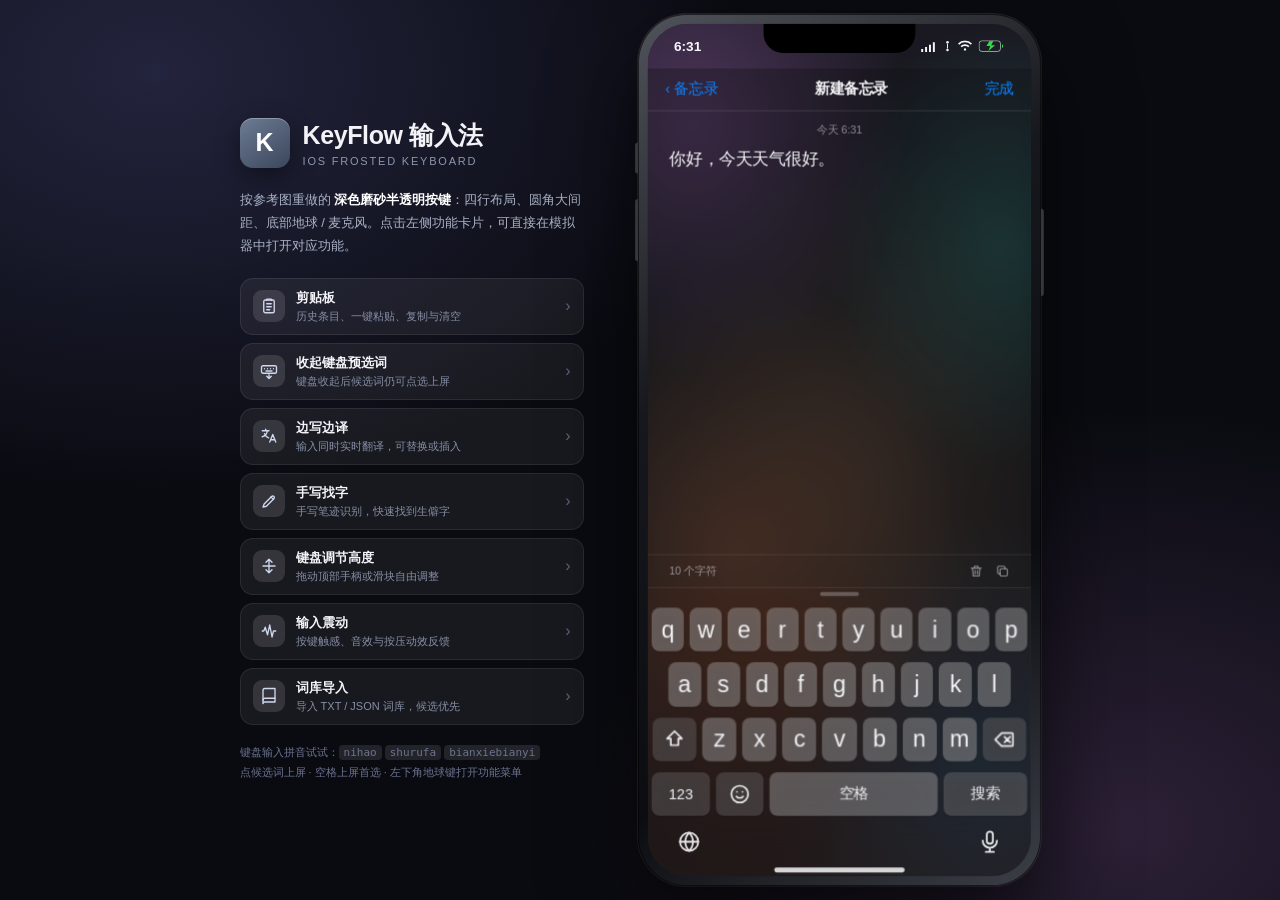
==== index.html @ 7e0cb47f "feat: KeyFlow iOS 深色磨砂键盘输入法交互原型 + GitHub Actions 云端编译 IPA" ====
<!DOCTYPE html>
<html lang="zh-CN">
<head>
<meta charset="UTF-8">
<meta name="viewport" content="width=device-width, initial-scale=1.0, maximum-scale=1.0, user-scalable=no, viewport-fit=cover">
<title>KeyFlow · iOS 磨砂键盘输入法</title>
<style>
/* ============ KeyFlow · iOS 深色磨砂键盘（按参考图按键设计重做） ============ */
* { box-sizing: border-box; -webkit-tap-highlight-color: transparent; }
html, body { height: 100%; margin: 0; }
body {
  font-family: -apple-system, BlinkMacSystemFont, "SF Pro Text", "PingFang SC", "Helvetica Neue", "Microsoft YaHei", sans-serif;
  background: radial-gradient(1000px 700px at 12% 8%, #23243d 0%, transparent 60%),
              radial-gradient(900px 700px at 88% 92%, #2c2036 0%, transparent 60%), #0a0b11;
  color: #f2f2f7; overflow: hidden;
}
.page { height: 100%; display: flex; align-items: center; justify-content: center; gap: 54px; padding: 20px; }

/* ---------- 左侧说明 ---------- */
.showcase { width: 344px; flex-shrink: 0; }
.brand { display: flex; align-items: center; gap: 13px; }
.brand-logo { width: 50px; height: 50px; border-radius: 13px; display: grid; place-items: center; font-size: 25px; font-weight: 700; color: #fff;
  background: linear-gradient(145deg, #6d7c93, #3a465c); box-shadow: 0 8px 24px rgba(0,0,0,.4), inset 0 1px 0 rgba(255,255,255,.28); }
.brand h1 { font-size: 25px; margin: 0; letter-spacing: -.4px; }
.brand p { margin: 3px 0 0; font-size: 11px; color: #8e97ad; letter-spacing: 1.8px; text-transform: uppercase; }
.tagline { margin: 20px 0 20px; font-size: 13px; line-height: 1.8; color: #aab2c6; }
.tagline b { color: #fff; font-weight: 600; }
.feat-list { display: grid; gap: 8px; }
.feat { display: flex; align-items: center; gap: 11px; padding: 10px 12px; border-radius: 13px; width: 100%; text-align: left;
  background: rgba(255,255,255,.06); border: 1px solid rgba(255,255,255,.08); color: inherit; font: inherit; cursor: pointer; transition: .18s; }
.feat:hover { background: rgba(255,255,255,.12); transform: translateX(4px); border-color: rgba(150,180,255,.32); }
.feat-ic { width: 32px; height: 32px; border-radius: 9px; flex-shrink: 0; display: grid; place-items: center; background: rgba(255,255,255,.12); color: #cfd8ee; }
.feat-ic .ic { width: 18px; height: 18px; }
.feat-tx { min-width: 0; }
.feat-tx strong { display: block; font-size: 13px; font-weight: 600; }
.feat-tx span { display: block; font-size: 11px; color: #858ea5; margin-top: 2px; white-space: nowrap; overflow: hidden; text-overflow: ellipsis; }
.feat-arrow { margin-left: auto; color: #5c647c; font-size: 16px; }
.foot-hint { margin-top: 18px; font-size: 11px; line-height: 1.8; color: #6b7390; }
.foot-hint kbd { background: rgba(255,255,255,.1); border-radius: 4px; padding: 1px 5px; }

/* ---------- 设备 ---------- */
.device-wrap { flex-shrink: 0; position: relative; }
.device { position: absolute; top: 0; left: 0; width: 414px; height: 896px; padding: 10px; border-radius: 50px;
  background: linear-gradient(145deg, #50535b, #17181d 35%, #0c0d11 70%, #3c3f47);
  box-shadow: 0 40px 90px rgba(0,0,0,.65), 0 0 0 1px rgba(255,255,255,.1), inset 0 0 0 1px rgba(0,0,0,.6); }
.device::before, .device::after { content: ""; position: absolute; left: -3px; width: 3px; border-radius: 3px 0 0 3px; background: #34373e; }
.device::before { top: 132px; height: 32px; } .device::after { top: 190px; height: 64px; }
.side-btn { position: absolute; right: -3px; width: 3px; height: 90px; top: 200px; border-radius: 0 3px 3px 0; background: #34373e; }

.screen {
  width: 100%; height: 100%; border-radius: 41px; overflow: hidden; position: relative;
  display: flex; flex-direction: column; color: var(--ink);
  --kb-bg: rgba(24,22,23,.40); --key-bg: rgba(255,255,255,.27); --key-fn: rgba(255,255,255,.15);
  --key-return: rgba(255,255,255,.17); --key-shadow: rgba(0,0,0,.34);
  --ink: #f7f7f9; --sub: rgba(235,235,245,.55); --bar: rgba(38,36,39,.78);
  --sep: rgba(255,255,255,.12); --accent: #0a84ff; --panel: rgba(255,255,255,.10);
  --card: rgba(255,255,255,.08); --app-bg: rgba(16,16,20,.34); --kb-h: 226px;
}
.screen.light {
  --kb-bg: rgba(214,216,222,.80); --key-bg: rgba(255,255,255,.95); --key-fn: rgba(172,177,188,.9);
  --key-return: rgba(182,186,195,.9); --key-shadow: rgba(0,0,0,.18);
  --ink: #1c1c1e; --sub: #7c7c82; --bar: rgba(240,240,244,.92);
  --sep: rgba(60,60,67,.16); --accent: #007aff; --panel: #fff;
  --card: #e9e9ee; --app-bg: rgba(255,255,255,.82);
}
/* 模糊渐变壁纸：让磨砂键盘有可透的底色（不复制截图上半部分内容） */
.wallpaper { position: absolute; inset: 0; z-index: 0;
  background:
    radial-gradient(85% 45% at 12% 12%, rgba(92,62,108,.78), transparent 65%),
    radial-gradient(70% 40% at 92% 26%, rgba(38,96,92,.62), transparent 65%),
    radial-gradient(90% 48% at 22% 62%, rgba(128,74,48,.60), transparent 68%),
    radial-gradient(80% 45% at 88% 88%, rgba(44,74,96,.55), transparent 68%),
    linear-gradient(165deg, #1b1822 0%, #171c20 42%, #2a1d1a 100%);
}
.wallpaper::after { content: ""; position: absolute; inset: -10%; background: radial-gradient(60% 40% at 55% 50%, rgba(150,105,70,.28), transparent 70%); filter: blur(40px); }
.notch { position: absolute; top: 0; left: 50%; transform: translateX(-50%); width: 156px; height: 30px; border-radius: 0 0 20px 20px; background: #000; z-index: 60; }

/* 状态栏 */
.statusbar { height: 46px; flex-shrink: 0; position: relative; z-index: 2; display: flex; align-items: center; justify-content: space-between; padding: 0 27px; font-size: 14px; font-weight: 600; color: var(--ink); }
.status-time { width: 60px; }
.status-icons { display: flex; align-items: center; gap: 6px; }
.status-icons svg { height: 12px; width: auto; fill: var(--ink); color: var(--ink); }
.status-icons .bat { fill: #32d74b; }

/* ---------- 文稿区 ---------- */
.appview { flex: 1; min-height: 0; position: relative; z-index: 2; display: flex; flex-direction: column; background: var(--app-bg); -webkit-backdrop-filter: blur(6px); backdrop-filter: blur(6px); color: var(--ink); }
.navbar { height: 44px; flex-shrink: 0; display: flex; align-items: center; justify-content: space-between; padding: 0 16px; border-bottom: 1px solid var(--sep); }
.nav-btn { color: var(--accent); font-size: 15px; background: none; border: 0; padding: 6px 2px; cursor: pointer; font-family: inherit; }
.nav-title { font-size: 15px; font-weight: 600; }
.doc-meta { text-align: center; font-size: 11px; color: var(--sub); padding: 12px 0 4px; }
.editor-wrap { flex: 1; min-height: 0; padding: 4px 22px 10px; display: flex; }
#editor { flex: 1; width: 100%; resize: none; border: 0; outline: none; background: transparent; color: var(--ink);
  font-family: inherit; font-size: 17px; line-height: 1.75; padding: 0; caret-color: var(--accent); }
#editor::placeholder { color: var(--sub); opacity: .8; }
.app-foot { height: 34px; flex-shrink: 0; display: flex; align-items: center; justify-content: space-between; padding: 0 22px; font-size: 11px; color: var(--sub); border-top: 1px solid var(--sep); }
.app-foot .ic { width: 15px; height: 15px; cursor: pointer; }

/* ---------- 输入法容器（磨砂玻璃） ---------- */
.ime { flex-shrink: 0; position: relative; z-index: 3; display: flex; flex-direction: column; color: var(--ink);
  background: var(--kb-bg); -webkit-backdrop-filter: blur(26px) saturate(150%); backdrop-filter: blur(26px) saturate(150%);
  border-top: 1px solid rgba(255,255,255,.07); }
.grip { height: 12px; flex-shrink: 0; display: flex; align-items: center; justify-content: center; cursor: ns-resize; touch-action: none; }
.grip-bar { width: 40px; height: 4px; border-radius: 3px; background: var(--sub); opacity: .5; }
.grip:hover .grip-bar { opacity: .9; }

/* 边写边译条 */
.translate-bar { display: none; align-items: center; gap: 8px; padding: 7px 10px; flex-shrink: 0; background: rgba(10,132,255,.14); border-bottom: 1px solid var(--sep); }
.translate-bar.on { display: flex; }
.tr-badge { font-size: 10px; font-weight: 700; color: #fff; background: var(--accent); padding: 3px 6px; border-radius: 5px; white-space: nowrap; }
.tr-text { flex: 1; min-width: 0; font-size: 12.5px; line-height: 1.35; max-height: 34px; overflow: hidden; }
.tr-acts { display: flex; gap: 5px; }
.tr-acts button { border: 0; background: rgba(255,255,255,.14); color: var(--accent); font-size: 11px; padding: 5px 7px; border-radius: 6px; cursor: pointer; font-family: inherit; }

/* 候选词栏：默认隐藏，输入拼音 / 收起键盘时出现 */
.candidate-bar { display: none; height: 44px; flex-shrink: 0; align-items: stretch; border-bottom: 1px solid var(--sep); }
.candidate-bar.on { display: flex; }
.pinyin-box { min-width: 58px; max-width: 100px; padding: 0 8px 0 12px; display: flex; align-items: center; font-size: 14px; color: #7db8ff; letter-spacing: .3px; border-right: 1px solid var(--sep); overflow: hidden; white-space: nowrap; }
.pinyin-box:empty { display: none; }
.cand-scroll { flex: 1; min-width: 0; display: flex; align-items: stretch; overflow-x: auto; overflow-y: hidden; scrollbar-width: none; }
.cand-scroll::-webkit-scrollbar { display: none; }
.cand { position: relative; flex-shrink: 0; display: flex; align-items: center; padding: 0 15px; font-size: 18px; cursor: pointer; white-space: nowrap; }
.cand::after { content: ""; position: absolute; right: 0; top: 11px; bottom: 11px; width: 1px; background: var(--sep); }
.cand:last-child::after { display: none; }
.cand:active { background: rgba(255,255,255,.12); }
.cand.first { color: #8fc0ff; font-weight: 600; }
.cand-empty { display: flex; align-items: center; padding-left: 14px; font-size: 12px; color: var(--sub); }
.cand-collapse { flex-shrink: 0; width: 42px; display: grid; place-items: center; border-left: 1px solid var(--sep); cursor: pointer; color: var(--sub); }
.cand-collapse .ic { width: 18px; height: 18px; }

.collapse-tip { display: none; height: 26px; flex-shrink: 0; align-items: center; justify-content: center; gap: 6px; font-size: 11px; color: var(--sub); }
.ime.collapsed .collapse-tip { display: flex; }
.collapse-tip button { border: 0; background: none; color: #8fc0ff; font-size: 11px; font-family: inherit; cursor: pointer; font-weight: 600; }

/* ---------- 键盘主体 ---------- */
.keyboard-body { height: var(--kb-h); flex-shrink: 0; position: relative; overflow: hidden; transition: height .22s cubic-bezier(.32,.72,0,1); }
.kview { position: absolute; inset: 0; display: none; flex-direction: column; padding: 8px 4px 4px; }
.kview.show { display: flex; }
.krow { display: flex; gap: 6px; margin: 0 0 11px; flex: 1; min-height: 0; }
.krow:last-child { margin-bottom: 0; }
.key { flex: 1; min-width: 0; border: 0; border-radius: 8px; background: var(--key-bg); color: var(--ink);
  -webkit-backdrop-filter: blur(8px); backdrop-filter: blur(8px);
  box-shadow: 0 1px 0 var(--key-shadow); font-family: inherit; font-size: 24px; font-weight: 400;
  display: grid; place-items: center; cursor: pointer; user-select: none; position: relative;
  transition: transform .06s, background .09s; }
.key:active, .key.pressed { background: rgba(255,255,255,.46); transform: scale(.955); }
.screen.light .key:active, .screen.light .key.pressed { background: #e2e4e9; }
.key.fn { background: var(--key-fn); font-size: 14px; }
.key.fn .ic { width: 23px; height: 23px; }
.key.fn:active, .key.fn.pressed { background: rgba(255,255,255,.42); }
.key.wide { flex: 1.45; }
.key.return { flex: 2; background: var(--key-return); font-size: 15px; display: flex; align-items: center; justify-content: center; gap: 5px; }
.key.return .ic { width: 15px; height: 15px; }
.key.space { flex: 4.4; font-size: 15px; }
.key.k2 { font-size: 15px; }
.key.special { font-size: 19px; }
.key .lbl { font-size: 15px; }
.key.shift-on { background: rgba(255,255,255,.75); color: #1c1c1e; }
.screen.light .key.shift-on { background: #fff; color: #1c1c1e; }
.key-row3 { padding: 0 1px; }

/* 底部地球 / 麦克风行（参考图） */
.bottom-row { height: 44px; flex-shrink: 0; display: flex; align-items: center; justify-content: space-between; padding: 0 24px; }
.bottom-row button { border: 0; background: none; color: var(--ink); opacity: .92; cursor: pointer; padding: 6px; border-radius: 8px; display: grid; place-items: center; }
.bottom-row button:active { background: rgba(255,255,255,.12); }
.bottom-row .ic { width: 25px; height: 25px; }
.bottom-row .mic-listening { color: #ff453a; animation: pulse 1s infinite; }
@keyframes pulse { 50% { opacity: .4; } }
.home-bar { height: 14px; flex-shrink: 0; display: grid; place-items: center; }
.home-bar i { width: 134px; height: 5px; border-radius: 3px; background: var(--ink); opacity: .85; }

.ime.collapsed .keyboard-body { height: 0 !important; }
.ime.collapsed .grip { display: none; }
.ime.collapsed .bottom-row { display: none; }

/* ---------- 功能菜单（由地球键唤出） ---------- */
.func-mask { position: absolute; inset: 0; z-index: 70; background: rgba(0,0,0,.38); display: none; }
.func-mask.show { display: block; }
.func-menu { position: absolute; left: 12px; right: 12px; bottom: 66px; z-index: 71; padding: 14px 12px 12px;
  border-radius: 20px; background: rgba(48,47,52,.92); -webkit-backdrop-filter: blur(30px); backdrop-filter: blur(30px);
  border: 1px solid rgba(255,255,255,.12); box-shadow: 0 20px 50px rgba(0,0,0,.5); color: #fff; display: none; }
.screen.light .func-menu { background: rgba(246,246,250,.94); color: #1c1c1e; border-color: rgba(0,0,0,.08); }
.func-menu.show { display: block; }
.func-menu h4 { margin: 0 0 12px 4px; font-size: 12px; font-weight: 600; opacity: .6; }
.func-grid { display: grid; grid-template-columns: repeat(4, 1fr); gap: 8px; }
.func-item { border: 0; background: rgba(255,255,255,.09); color: inherit; border-radius: 12px; padding: 10px 2px 8px; cursor: pointer;
  display: flex; flex-direction: column; align-items: center; gap: 6px; font-family: inherit; font-size: 10.5px; }
.screen.light .func-item { background: rgba(0,0,0,.05); }
.func-item:active { background: rgba(255,255,255,.2); }
.func-item .ic { width: 21px; height: 21px; }
.func-item.on { background: rgba(10,132,255,.3); color: #9dc9ff; }
.func-hint { margin: 11px 4px 0; font-size: 10.5px; line-height: 1.5; opacity: .55; }

/* ---------- 面板：剪贴板 / 手写 / 表情 ---------- */
.panel { position: absolute; left: 0; right: 0; top: 12px; bottom: 14px; z-index: 20; display: none; flex-direction: column; background: var(--bar); }
/* 面板模式自动加高键盘区，给手写画布 / 剪贴板列表更多空间（不改动用户设置的高度） */
.ime.panel-mode .keyboard-body { height: 292px !important; }
.panel.show { display: flex; }
.panel.panel-inline { position: relative; inset: auto; top: auto; right: auto; bottom: auto; left: auto; z-index: auto; flex: 1; min-height: 0; background: transparent; }
.panel-head { height: 36px; flex-shrink: 0; display: flex; align-items: center; justify-content: space-between; padding: 0 12px; border-bottom: 1px solid var(--sep); }
.panel-head strong { font-size: 13px; }
.panel-head .acts { display: flex; gap: 8px; }
.panel-head button { border: 0; background: none; color: var(--accent); font-size: 12px; font-family: inherit; cursor: pointer; padding: 4px; }
.panel-tabs { height: 38px; flex-shrink: 0; display: flex; align-items: center; gap: 2px; padding: 0 6px; border-bottom: 1px solid var(--sep); }
.panel-tabs button { flex: 1; min-width: 0; border: 0; background: none; color: var(--sub); font-size: 9.5px; font-family: inherit; display: flex; flex-direction: column; align-items: center; justify-content: center; gap: 2px; border-radius: 7px; padding: 3px 0; cursor: pointer; }
.panel-tabs button .ic { width: 16px; height: 16px; }
.panel-tabs button.active { color: var(--accent); background: rgba(10,132,255,.16); }
.panel-body { flex: 1; min-height: 0; overflow-y: auto; padding: 8px 10px; }

.clip-item { display: flex; align-items: flex-start; gap: 10px; padding: 10px 11px; border-radius: 10px; background: var(--panel); margin-bottom: 8px; cursor: pointer; }
.clip-item:active { background: rgba(255,255,255,.18); }
.clip-item .ic { width: 17px; height: 17px; color: var(--accent); flex-shrink: 0; margin-top: 2px; }
.clip-tx { flex: 1; min-width: 0; font-size: 13px; line-height: 1.45; word-break: break-all; }
.clip-time { font-size: 10px; color: var(--sub); margin-top: 3px; }
.clip-del { border: 0; background: none; cursor: pointer; padding: 2px; }
.clip-del .ic { width: 14px; height: 14px; color: var(--sub); }
.clip-empty { text-align: center; color: var(--sub); font-size: 12px; padding: 40px 0; }
.clip-add { display: flex; gap: 8px; margin-bottom: 10px; }
.clip-add input { flex: 1; min-width: 0; border: 1px solid var(--sep); border-radius: 8px; background: var(--panel); color: var(--ink); padding: 8px 10px; font-size: 12px; font-family: inherit; outline: none; }
.clip-add button { border: 0; background: var(--accent); color: #fff; border-radius: 8px; padding: 0 12px; font-size: 12px; font-family: inherit; cursor: pointer; }

.hw-wrap { flex: 1; min-height: 0; display: flex; flex-direction: column; padding: 8px 10px 6px; }
.hw-canvas-box { flex: 1; min-height: 0; width: 100%; max-width: 262px; align-self: center; position: relative; border-radius: 12px; background: var(--panel); overflow: hidden; border: 1px solid var(--sep); }
#hwCanvas { width: 100%; height: 100%; display: block; touch-action: none; cursor: crosshair; }
.hw-placeholder { position: absolute; inset: 0; display: grid; place-items: center; pointer-events: none; color: var(--sub); opacity: .28; font-size: 58px; font-weight: 300; }
.hw-tools { display: flex; align-items: center; gap: 6px; margin-top: 8px; flex-shrink: 0; }
.hw-btn { border: 0; background: var(--panel); color: var(--ink); border-radius: 8px; padding: 8px 10px; font-size: 12px; font-family: inherit; cursor: pointer; }
.hw-btn.primary { background: var(--accent); color: #fff; flex: 1; font-weight: 600; }
.hw-result { display: flex; gap: 6px; overflow-x: auto; padding: 8px 0 2px; flex-shrink: 0; scrollbar-width: none; min-height: 46px; }
.hw-char { flex-shrink: 0; width: 40px; height: 40px; border-radius: 8px; background: var(--panel); border: 1px solid var(--sep); font-size: 22px; display: grid; place-items: center; cursor: pointer; }
.hw-char:active { background: var(--accent); color: #fff; }
.hw-hint { font-size: 10.5px; color: var(--sub); text-align: center; padding-bottom: 2px; }
.emoji-grid { display: grid; grid-template-columns: repeat(8, 1fr); gap: 4px; }
.emoji-grid button { border: 0; background: none; font-size: 25px; padding: 5px 0; cursor: pointer; border-radius: 6px; }
.emoji-grid button:active { background: rgba(255,255,255,.14); }

/* ---------- 设置面板 ---------- */
.sheet-mask { position: absolute; inset: 0; z-index: 80; background: rgba(0,0,0,.45); display: none; }
.sheet-mask.show { display: block; }
.sheet { position: absolute; left: 0; right: 0; bottom: 0; z-index: 81; max-height: 88%; background: var(--bar);
  -webkit-backdrop-filter: blur(30px); backdrop-filter: blur(30px); border-radius: 20px 20px 0 0; color: var(--ink);
  transform: translateY(100%); transition: transform .28s cubic-bezier(.32,.72,0,1); display: flex; flex-direction: column; }
.sheet.show { transform: translateY(0); }
.sheet-head { height: 52px; flex-shrink: 0; display: flex; align-items: center; justify-content: space-between; padding: 0 18px; border-bottom: 1px solid var(--sep); }
.sheet-head strong { font-size: 16px; }
.sheet-head button { border: 0; background: rgba(10,132,255,.2); color: #8fc0ff; font-size: 13px; font-weight: 600; padding: 6px 12px; border-radius: 14px; cursor: pointer; font-family: inherit; }
.screen.light .sheet-head button { color: var(--accent); }
.sheet-scroll { overflow-y: auto; padding: 14px 14px 26px; }
.group { background: var(--panel); border-radius: 12px; margin-bottom: 16px; overflow: hidden; }
.group-title { font-size: 11px; text-transform: uppercase; color: var(--sub); padding: 0 4px 7px; letter-spacing: .4px; }
.row { display: flex; align-items: center; gap: 11px; padding: 11px 13px; border-bottom: 1px solid var(--sep); min-height: 46px; }
.row:last-child { border-bottom: 0; }
.row-ic { width: 27px; height: 27px; border-radius: 7px; display: grid; place-items: center; color: #fff; flex-shrink: 0; background: var(--accent); }
.row-ic .ic { width: 16px; height: 16px; }
.row-main { flex: 1; min-width: 0; }
.row-main strong { display: block; font-size: 13.5px; font-weight: 500; }
.row-main span { display: block; font-size: 11px; color: var(--sub); margin-top: 2px; line-height: 1.4; }
.switch { width: 49px; height: 29px; border-radius: 20px; background: rgba(120,120,128,.4); border: 0; padding: 2px; cursor: pointer; flex-shrink: 0; transition: background .2s; }
.switch i { display: block; width: 25px; height: 25px; border-radius: 50%; background: #fff; box-shadow: 0 1px 3px rgba(0,0,0,.25); transition: transform .2s; }
.switch.on { background: #34c759; } .switch.on i { transform: translateX(20px); }
.range-row { padding: 8px 13px 14px; }
.range-label { display: flex; justify-content: space-between; font-size: 12px; color: var(--sub); margin-bottom: 8px; }
input[type=range] { width: 100%; accent-color: var(--accent); }
.seg { display: flex; background: rgba(120,120,128,.2); border-radius: 8px; padding: 2px; }
.seg button { flex: 1; border: 0; background: none; color: var(--ink); font-size: 11.5px; padding: 6px 4px; border-radius: 6px; cursor: pointer; font-family: inherit; }
.seg button.on { background: var(--panel); box-shadow: 0 1px 3px rgba(0,0,0,.16); font-weight: 600; }
.stat-grid { display: grid; grid-template-columns: repeat(3,1fr); gap: 8px; padding: 10px 13px 13px; }
.stat { background: var(--card); border-radius: 9px; padding: 9px 6px; text-align: center; }
.stat b { display: block; font-size: 17px; color: #8fc0ff; } .stat span { font-size: 10px; color: var(--sub); }
.screen.light .stat b { color: var(--accent); }
.wb-area { width: 100%; height: 62px; border: 1px solid var(--sep); border-radius: 8px; background: var(--panel); color: var(--ink); padding: 8px; font-size: 11px; font-family: inherit; resize: none; outline: none; }
.wb-btns { display: flex; gap: 8px; margin-top: 8px; flex-wrap: wrap; }
.wb-btns button, .file-label { border: 0; background: var(--accent); color: #fff; font-size: 12px; padding: 8px 12px; border-radius: 8px; cursor: pointer; font-family: inherit; display: inline-flex; align-items: center; gap: 5px; }
.wb-btns button.ghost { background: rgba(120,120,128,.24); color: var(--ink); }
.file-label .ic { width: 14px; height: 14px; }
.wb-preview { font-size: 11px; color: var(--sub); line-height: 1.6; margin-top: 8px; word-break: break-all; }
#wbFile { display: none; }

.toast { position: absolute; left: 50%; bottom: 25%; transform: translate(-50%, 10px); z-index: 120; background: rgba(28,28,30,.92); color: #fff;
  font-size: 12.5px; padding: 10px 16px; border-radius: 20px; opacity: 0; pointer-events: none; transition: .25s; white-space: nowrap; max-width: 86%; overflow: hidden; text-overflow: ellipsis; }
.toast.show { opacity: 1; transform: translate(-50%, 0); }

.ic { width: 20px; height: 20px; fill: none; stroke: currentColor; stroke-width: 1.8; stroke-linecap: round; stroke-linejoin: round; }
.hidden { display: none !important; }
@media (max-width: 1120px) { .showcase { display: none; } .page { gap: 0; } }

/* ---------- 真机 App 沉浸模式（由 iOS 壳注入 window.KeyFlowNative 开启） ---------- */
body.native .page { padding: 0; gap: 0; }
body.native .showcase { display: none; }
body.native .device-wrap { width: 100vw !important; height: 100vh !important; }
body.native .device { position: relative !important; top: auto !important; left: auto !important;
  width: 100% !important; height: 100% !important; padding: 0 !important; border-radius: 0 !important;
  box-shadow: none !important; background: transparent !important; transform: none !important; }
body.native .device::before, body.native .device::after, body.native .side-btn { display: none; }
body.native .screen { border-radius: 0 !important; }
body.native .notch, body.native .statusbar, body.native .home-bar { display: none; }
body.native .appview { padding-top: env(safe-area-inset-top); }
body.native .ime { padding-bottom: env(safe-area-inset-bottom); }
body.native .wallpaper { border-radius: 0; }

</style>
</head>
<body>

<svg width="0" height="0" style="position:absolute" aria-hidden="true"><defs>
  <symbol id="ic-clipboard" viewBox="0 0 24 24"><rect x="5" y="4" width="14" height="17" rx="2"/><path d="M9 4.5V3h6v1.5M9 9h6M9 13h6M9 17h4"/></symbol>
  <symbol id="ic-pen" viewBox="0 0 24 24"><path d="M4 20l4.5-1 10-10a2.1 2.1 0 0 0-3-3l-10 10L4 20z"/><path d="M14.5 6.5l3 3"/></symbol>
  <symbol id="ic-translate" viewBox="0 0 24 24"><path d="M3 5h9M7.5 3v2M9.5 5c0 4-2.5 7-6.5 8M6 9c1 2.5 3 4.5 5.5 5.5"/><path d="M13 20l4-10 4 10M14.4 17h5.2"/></symbol>
  <symbol id="ic-settings" viewBox="0 0 24 24"><path d="M4 7h9M17 7h3M4 17h3M11 17h9"/><circle cx="15" cy="7" r="2"/><circle cx="9" cy="17" r="2"/></symbol>
  <symbol id="ic-keyboard" viewBox="0 0 24 24"><rect x="2" y="6" width="20" height="12" rx="2"/><path d="M6 10h.01M10 10h.01M14 10h.01M18 10h.01M6 14h.01M18 14h.01M9 14h6"/></symbol>
  <symbol id="ic-keyboard-down" viewBox="0 0 24 24"><rect x="2" y="5" width="20" height="10" rx="2"/><path d="M6 9h.01M10 9h.01M14 9h.01M18 9h.01M8 12h8M12 17v4M9 19l3 3 3-3"/></symbol>
  <symbol id="ic-globe" viewBox="0 0 24 24"><circle cx="12" cy="12" r="9"/><path d="M3 12h18M12 3c2.5 2.6 3.8 5.6 3.8 9S14.5 18.4 12 21c-2.5-2.6-3.8-5.6-3.8-9S9.5 5.6 12 3z"/></symbol>
  <symbol id="ic-delete" viewBox="0 0 24 24"><path d="M9 5h11a1 1 0 0 1 1 1v12a1 1 0 0 1-1 1H9L2 12l7-7z"/><path d="M12 9l6 6M18 9l-6 6"/></symbol>
  <symbol id="ic-shift" viewBox="0 0 24 24"><path d="M12 3l8 8h-4v7H8v-7H4l8-8z"/></symbol>
  <symbol id="ic-emoji" viewBox="0 0 24 24"><circle cx="12" cy="12" r="9"/><path d="M8.5 14.5a4.5 4.5 0 0 0 7 0"/><path d="M9 9.5h.01M15 9.5h.01"/></symbol>
  <symbol id="ic-book" viewBox="0 0 24 24"><path d="M4 4.5A2.5 2.5 0 0 1 6.5 2H20v18H6.5A2.5 2.5 0 0 0 4 22V4.5z"/><path d="M4 17.5A2.5 2.5 0 0 1 6.5 15H20"/></symbol>
  <symbol id="ic-wave" viewBox="0 0 24 24"><path d="M3 12h2l2-5 3 10 3-13 3 16 2-8h3"/></symbol>
  <symbol id="ic-height" viewBox="0 0 24 24"><path d="M12 3v18M8 7l4-4 4 4M8 17l4 4 4-4"/><path d="M4 12h16"/></symbol>
  <symbol id="ic-import" viewBox="0 0 24 24"><path d="M12 3v11M8 10l4 4 4-4M4 17v3h16v-3"/></symbol>
  <symbol id="ic-trash" viewBox="0 0 24 24"><path d="M4 7h16M9 7V4h6v3M6 7l1 13h10l1-13M10 11v6M14 11v6"/></symbol>
  <symbol id="ic-copy" viewBox="0 0 24 24"><rect x="8" y="8" width="12" height="12" rx="2"/><path d="M16 8V6a2 2 0 0 0-2-2H6a2 2 0 0 0-2 2v8a2 2 0 0 0 2 2h2"/></symbol>
  <symbol id="ic-close" viewBox="0 0 24 24"><path d="M6 6l12 12M18 6L6 18"/></symbol>
  <symbol id="ic-moon" viewBox="0 0 24 24"><path d="M20 14.5A8.5 8.5 0 0 1 9.5 4a8.5 8.5 0 1 0 10.5 10.5z"/></symbol>
  <symbol id="ic-spark" viewBox="0 0 24 24"><path d="M12 3l1.7 5.3L19 10l-5.3 1.7L12 17l-1.7-5.3L5 10l5.3-1.7L12 3z"/></symbol>
  <symbol id="ic-return" viewBox="0 0 24 24"><path d="M20 5v7a4 4 0 0 1-4 4H5"/><path d="M9 12l-4 4 4 4"/></symbol>
  <symbol id="ic-chevron-down" viewBox="0 0 24 24"><path d="M6 9l6 6 6-6"/></symbol>
  <symbol id="ic-info" viewBox="0 0 24 24"><circle cx="12" cy="12" r="9"/><path d="M12 11v6M12 7.5h.01"/></symbol>
  <symbol id="ic-mic" viewBox="0 0 24 24"><rect x="9" y="2" width="6" height="12" rx="3"/><path d="M5 11a7 7 0 0 0 14 0M12 18v4M8 22h8"/></symbol>
  <symbol id="ic-lang" viewBox="0 0 24 24"><path d="M3 6h10M8 3v3M10 6c0 4-3 7-7 8M6 10c1 2 3 4 5 5"/><path d="M13 20l4-10 4 10M14.5 17h5"/></symbol>
</defs></svg>

<div class="page">
  <aside class="showcase">
    <div class="brand"><div class="brand-logo">K</div><div><h1>KeyFlow 输入法</h1><p>iOS Frosted Keyboard</p></div></div>
    <div class="tagline">按参考图重做的 <b>深色磨砂半透明按键</b>：四行布局、圆角大间距、底部地球 / 麦克风。点击左侧功能卡片，可直接在模拟器中打开对应功能。</div>
    <div class="feat-list" id="featList">
      <button class="feat" data-act="clipboard"><span class="feat-ic"><svg class="ic"><use href="#ic-clipboard"/></svg></span><span class="feat-tx"><strong>剪贴板</strong><span>历史条目、一键粘贴、复制与清空</span></span><span class="feat-arrow">›</span></button>
      <button class="feat" data-act="collapse"><span class="feat-ic"><svg class="ic"><use href="#ic-keyboard-down"/></svg></span><span class="feat-tx"><strong>收起键盘预选词</strong><span>键盘收起后候选词仍可点选上屏</span></span><span class="feat-arrow">›</span></button>
      <button class="feat" data-act="translate"><span class="feat-ic"><svg class="ic"><use href="#ic-translate"/></svg></span><span class="feat-tx"><strong>边写边译</strong><span>输入同时实时翻译，可替换或插入</span></span><span class="feat-arrow">›</span></button>
      <button class="feat" data-act="handwrite"><span class="feat-ic"><svg class="ic"><use href="#ic-pen"/></svg></span><span class="feat-tx"><strong>手写找字</strong><span>手写笔迹识别，快速找到生僻字</span></span><span class="feat-arrow">›</span></button>
      <button class="feat" data-act="height"><span class="feat-ic"><svg class="ic"><use href="#ic-height"/></svg></span><span class="feat-tx"><strong>键盘调节高度</strong><span>拖动顶部手柄或滑块自由调整</span></span><span class="feat-arrow">›</span></button>
      <button class="feat" data-act="haptic"><span class="feat-ic"><svg class="ic"><use href="#ic-wave"/></svg></span><span class="feat-tx"><strong>输入震动</strong><span>按键触感、音效与按压动效反馈</span></span><span class="feat-arrow">›</span></button>
      <button class="feat" data-act="wordbook"><span class="feat-ic"><svg class="ic"><use href="#ic-book"/></svg></span><span class="feat-tx"><strong>词库导入</strong><span>导入 TXT / JSON 词库，候选优先</span></span><span class="feat-arrow">›</span></button>
    </div>
    <div class="foot-hint">键盘输入拼音试试：<kbd>nihao</kbd> <kbd>shurufa</kbd> <kbd>bianxiebianyi</kbd><br>点候选词上屏 · 空格上屏首选 · 左下角地球键打开功能菜单</div>
  </aside>

  <div class="device-wrap" id="deviceWrap">
    <div class="device"><span class="side-btn"></span>
      <div class="screen" id="screen">
        <div class="wallpaper"></div>
        <div class="notch"></div>

        <div class="statusbar">
          <span class="status-time" id="clock">9:41</span>
          <span class="status-icons">
            <svg viewBox="0 0 18 12"><path d="M1 9h2v3H1zM5 7h2v5H5zM9 4.5h2v7.5H9zM13 2h2v10h-2z"/></svg>
            <svg viewBox="0 0 8 12"><circle cx="4" cy="2" r="1.3"/><circle cx="4" cy="10" r="1.3"/><path d="M4 3.5v5" stroke="currentColor" stroke-width="1" fill="none"/></svg>
            <svg viewBox="0 0 16 12"><path d="M8 10.6a1.2 1.2 0 1 0 0-2.4 1.2 1.2 0 0 0 0 2.4zM4.6 7.2a4.8 4.8 0 0 1 6.8 0l1.2-1.3a6.6 6.6 0 0 0-9.2 0zM2 4.5a8.6 8.6 0 0 1 12 0l1.2-1.3a10.4 10.4 0 0 0-14.4 0z"/></svg>
            <svg class="bat" viewBox="0 0 27 12"><path d="M11 1L8 6h4l-2 5 7-6h-4l2-4z"/><rect x=".5" y=".5" width="22" height="11" rx="3" fill="none" stroke="currentColor" opacity=".6"/><path d="M24 4v4a2.2 2.2 0 0 0 0-4z"/></svg>
          </span>
        </div>

        <div class="appview">
          <div class="navbar"><button class="nav-btn" id="navBack">‹ 备忘录</button><span class="nav-title">新建备忘录</span><button class="nav-btn" id="navDone">完成</button></div>
          <div class="doc-meta" id="docMeta">今天 00:00</div>
          <div class="editor-wrap"><textarea id="editor" spellcheck="false" placeholder="轻触此处开始输入…"></textarea></div>
          <div class="app-foot"><span id="charCount">0 个字符</span><span style="display:flex;align-items:center;gap:12px">
            <svg class="ic" id="footClear" title="清空文本"><use href="#ic-trash"/></svg>
            <svg class="ic" id="footCopy" title="复制全文"><use href="#ic-copy"/></svg></span></div>
        </div>

        <!-- ========== 输入法 ========== -->
        <div class="ime" id="ime">
          <div class="grip" id="grip" title="上下拖动调节键盘高度"><span class="grip-bar"></span></div>

          <div class="translate-bar" id="translateBar">
            <span class="tr-badge" id="trBadge">中→英</span>
            <span class="tr-text" id="trText">开始输入，译文将实时显示在这里…</span>
            <span class="tr-acts"><button id="trReplace">替换</button><button id="trInsert">插入</button></span>
          </div>

          <div class="candidate-bar" id="candidateBar">
            <div class="pinyin-box" id="pinyinBox"></div>
            <div class="cand-scroll" id="candScroll"></div>
            <div class="cand-collapse" id="btnCollapse" title="收起键盘（保留预选词）"><svg class="ic"><use href="#ic-chevron-down"/></svg></div>
          </div>

          <div class="collapse-tip">键盘已收起 · 预选词仍可点选 <button id="btnExpand">展开键盘</button></div>

          <div class="keyboard-body" id="keyboardBody">
            <div class="kview show" id="viewKeys"></div>
            <div class="kview" id="viewEmoji">
              <div class="panel panel-inline show">
                <div class="panel-head"><strong>表情与符号</strong><div class="acts"><button data-view="keys">返回键盘</button></div></div>
                <div class="panel-body"><div class="emoji-grid" id="emojiGrid"></div></div>
              </div>
            </div>
          </div>

          <div class="panel" id="panelClipboard">
            <div class="panel-head"><strong>剪贴板历史</strong><div class="acts"><button id="clipClear">清空</button><button data-view="keys">完成</button></div></div>
            <div class="panel-tabs">
              <button data-view="keys"><svg class="ic"><use href="#ic-keyboard"/></svg>键盘</button>
              <button data-view="clipboard"><svg class="ic"><use href="#ic-clipboard"/></svg>剪贴板</button>
              <button data-view="handwrite"><svg class="ic"><use href="#ic-pen"/></svg>手写</button>
              <button data-view="emoji"><svg class="ic"><use href="#ic-emoji"/></svg>表情</button>
              <button data-open="wordbook"><svg class="ic"><use href="#ic-book"/></svg>词库</button>
              <button data-open="settings"><svg class="ic"><use href="#ic-settings"/></svg>设置</button>
            </div>
            <div class="panel-body">
              <div class="clip-add"><input id="clipInput" placeholder="添加一条剪贴板内容…"><button id="clipAdd">添加</button></div>
              <div id="clipList"></div>
            </div>
          </div>

          <div class="panel" id="panelHandwrite">
            <div class="panel-head"><strong>手写找字</strong><div class="acts"><button data-view="keys">返回键盘</button></div></div>
            <div class="panel-tabs">
              <button data-view="keys"><svg class="ic"><use href="#ic-keyboard"/></svg>键盘</button>
              <button data-view="clipboard"><svg class="ic"><use href="#ic-clipboard"/></svg>剪贴板</button>
              <button data-view="handwrite"><svg class="ic"><use href="#ic-pen"/></svg>手写</button>
              <button data-view="emoji"><svg class="ic"><use href="#ic-emoji"/></svg>表情</button>
              <button data-open="wordbook"><svg class="ic"><use href="#ic-book"/></svg>词库</button>
              <button data-open="settings"><svg class="ic"><use href="#ic-settings"/></svg>设置</button>
            </div>
            <div class="hw-wrap">
              <div class="hw-canvas-box"><canvas id="hwCanvas"></canvas><div class="hw-placeholder" id="hwPlaceholder">写</div></div>
              <div class="hw-result" id="hwResult"></div>
              <div class="hw-hint" id="hwHint">在上方区域手写汉字，点「识别」查找候选字</div>
              <div class="hw-tools">
                <button class="hw-btn" id="hwUndo">撤销</button><button class="hw-btn" id="hwClear">清空</button>
                <button class="hw-btn primary" id="hwRecognize">识别</button>
              </div>
            </div>
          </div>

          <!-- 底部地球 / 麦克风（参考图） -->
          <div class="bottom-row">
            <button id="btnGlobe" title="功能菜单 / 切换键盘"><svg class="ic"><use href="#ic-globe"/></svg></button>
            <button id="btnMic" title="语音输入（演示）"><svg class="ic"><use href="#ic-mic"/></svg></button>
          </div>
          <div class="home-bar"><i></i></div>
        </div>

        <!-- 功能菜单 -->
        <div class="func-mask" id="funcMask"></div>
        <div class="func-menu" id="funcMenu">
          <h4>KeyFlow · 键盘功能</h4>
          <div class="func-grid">
            <button class="func-item" id="fmLang"><svg class="ic"><use href="#ic-lang"/></svg><span>中 / 英</span></button>
            <button class="func-item" data-view="clipboard"><svg class="ic"><use href="#ic-clipboard"/></svg><span>剪贴板</span></button>
            <button class="func-item" data-view="handwrite"><svg class="ic"><use href="#ic-pen"/></svg><span>手写找字</span></button>
            <button class="func-item" id="fmTranslate"><svg class="ic"><use href="#ic-translate"/></svg><span>边写边译</span></button>
            <button class="func-item" data-view="emoji"><svg class="ic"><use href="#ic-emoji"/></svg><span>表情</span></button>
            <button class="func-item" data-open="wordbook"><svg class="ic"><use href="#ic-book"/></svg><span>词库</span></button>
            <button class="func-item" data-open="settings"><svg class="ic"><use href="#ic-settings"/></svg><span>设置</span></button>
            <button class="func-item" id="fmCollapse"><svg class="ic"><use href="#ic-keyboard-down"/></svg><span>收起键盘</span></button>
          </div>
          <div class="func-hint">按参考图按键配色绘制 · 拖动键盘顶部横条可调高度</div>
        </div>

        <!-- 设置面板 -->
        <div class="sheet-mask" id="sheetMask"></div>
        <div class="sheet" id="sheet">
          <div class="sheet-head"><strong>输入法设置</strong><button id="sheetDone">完成</button></div>
          <div class="sheet-scroll">
            <div class="group-title">键盘与输入</div>
            <div class="group">
              <div class="row"><span class="row-ic" style="background:#ff9500"><svg class="ic"><use href="#ic-height"/></svg></span>
                <div class="row-main"><strong>键盘高度</strong><span>也可直接拖动键盘顶部的小横条</span></div></div>
              <div class="range-row"><div class="range-label"><span>紧凑</span><span id="heightVal">226 px</span><span>舒展</span></div>
                <input type="range" id="heightRange" min="180" max="320" step="2" value="226"></div>
              <div class="row"><span class="row-ic" style="background:#ff3b30"><svg class="ic"><use href="#ic-wave"/></svg></span>
                <div class="row-main"><strong>输入震动</strong><span>按键触感（不支持的设备以音效 / 动效模拟）</span></div>
                <button class="switch" id="swHaptic"><i></i></button></div>
              <div class="row"><span class="row-ic" style="background:#5856d6"><svg class="ic"><use href="#ic-spark"/></svg></span>
                <div class="row-main"><strong>按键音效</strong><span>轻微「嗒」声，跟随系统输入法习惯</span></div>
                <button class="switch" id="swSound"><i></i></button></div>
              <div class="row"><span class="row-ic" style="background:#8e8e93"><svg class="ic"><use href="#ic-moon"/></svg></span>
                <div class="row-main"><strong>浅色外观</strong><span>关闭即使用参考图的深色磨砂按键配色</span></div>
                <button class="switch" id="swLight"><i></i></button></div>
            </div>

            <div class="group-title">智能功能</div>
            <div class="group">
              <div class="row"><span class="row-ic" style="background:#007aff"><svg class="ic"><use href="#ic-translate"/></svg></span>
                <div class="row-main"><strong>边写边译</strong><span>输入时实时翻译，可替换原文或插入译文</span></div>
                <button class="switch" id="swTranslate"><i></i></button></div>
              <div class="row"><div class="row-main"><strong>翻译方向</strong></div>
                <div class="seg" id="segDirection" style="width:190px">
                  <button class="on" data-dir="zh2en">中 → 英</button><button data-dir="en2zh">英 → 中</button><button data-dir="auto">自动</button></div></div>
              <div class="row"><span class="row-ic" style="background:#34c759"><svg class="ic"><use href="#ic-keyboard-down"/></svg></span>
                <div class="row-main"><strong>收起键盘后保留预选词</strong><span>键盘隐藏时候选栏仍可点选上屏</span></div>
                <button class="switch on" id="swCollapseCand"><i></i></button></div>
            </div>

            <div class="group-title">词库管理</div>
            <div class="group">
              <div class="row"><span class="row-ic" style="background:#af52de"><svg class="ic"><use href="#ic-book"/></svg></span>
                <div class="row-main"><strong>用户词库</strong><span>导入的词条将在拼音候选中最优先显示</span></div></div>
              <div class="stat-grid">
                <div class="stat"><b id="statBuiltin">0</b><span>内置词条</span></div>
                <div class="stat"><b id="statUser">0</b><span>导入词条</span></div>
                <div class="stat"><b id="statClip">0</b><span>剪贴板</span></div>
              </div>
              <div class="row" style="display:block">
                <textarea class="wb-area" id="wbArea" placeholder="粘贴词条，每行一条；支持「词语」或「词语 拼音 词频」格式，例如：&#10;边写边译 bianxiebianyi 99&#10;手写找字 shouxiezhaozi 88"></textarea>
                <div class="wb-btns">
                  <label class="file-label" for="wbFile"><svg class="ic"><use href="#ic-import"/></svg>选择文件</label>
                  <input type="file" id="wbFile" accept=".txt,.json,.csv">
                  <button id="wbImport">导入词条</button><button class="ghost" id="wbExport">导出</button><button class="ghost" id="wbClear">清空</button>
                </div>
                <div class="wb-preview" id="wbPreview">尚未导入词库</div>
              </div>
            </div>

            <div class="group-title">关于</div>
            <div class="group">
              <div class="row"><span class="row-ic" style="background:#30b0c7"><svg class="ic"><use href="#ic-info"/></svg></span>
                <div class="row-main"><strong>KeyFlow · iOS 磨砂键盘交互原型</strong><span>按键设计参照 iOS 深色键盘；拼音、翻译与手写识别均为本地演示引擎，无需联网。</span></div></div>
            </div>
          </div>
        </div>

        <div class="toast" id="toast"></div>
      </div>
    </div>
  </div>
</div>

<script>
/* ============ KeyFlow 本地引擎数据 ============ */
window.KF_DATA = (function () {

  /* 合法拼音音节表（用于字母串切分） */
  const SYLLABLE_RAW = `a ai an ang ao ba bai ban bang bao bei ben beng bi bian biao bie bin bing bo bu
  ca cai can cang cao ce cen ceng cha chai chan chang chao che chen cheng chi chong chou chu chua chuai chuan chuang chui chun chuo ci cong cou cu cuan cui cun cuo
  da dai dan dang dao de dei den deng di dia dian diao die ding dong dou du duan dui dun duo
  e ei en eng er fa fan fang fei fen feng fo fou fu
  ga gai gan gang gao ge gei gen geng gong gou gu gua guai guan guang gui gun guo
  ha hai han hang hao he hei hen heng hong hou hu hua huai huan huang hui hun huo
  ji jia jian jiang jiao jie jin jing jiong jiu ju juan jue jun
  ka kai kan kang kao ke ken keng kong kou ku kua kuai kuan kuang kui kun kuo
  la lai lan lang lao le lei leng li lia lian liang liao lie lin ling liu long lou lu luan lun luo lv lue
  ma mai man mang mao me mei men meng mi mian miao mie min ming miu mo mou mu
  na nai nan nang nao ne nei nen neng ni nian niang niao nie nin ning niu nong nou nu nuan nuo nv nve
  o ou pa pai pan pang pao pei pen peng pi pian piao pie pin ping po pou pu
  qi qia qian qiang qiao qie qin qing qiong qiu qu quan que qun
  ran rang rao re ren reng ri rong rou ru rua ruan rui run ruo
  sa sai san sang sao se sen seng sha shai shan shang shao she shei shen sheng shi shou shu shua shuai shuan shuang shui shun shuo si song sou su suan sui sun suo
  ta tai tan tang tao te teng ti tian tiao tie ting tong tou tu tuan tui tun tuo
  wa wai wan wang wei wen weng wo wu
  xi xia xian xiang xiao xie xin xing xiong xiu xu xuan xue xun
  ya yan yang yao ye yi yin ying yo yong you yu yuan yue yun
  za zai zan zang zao ze zei zen zeng zha zhai zhan zhang zhao zhe zhei zhen zheng zhi zhong zhou zhu zhua zhuai zhuan zhuang zhui zhun zhuo zi zong zou zu zuan zui zun zuo`;
  const SYLLABLES = new Set(SYLLABLE_RAW.split(/\s+/).filter(Boolean));

  /* 拼音 → 候选词/字（每行：拼音 候选1 候选2 …） */
  const DICT_RAW = `
a 啊 阿 呵 吖 腌
ai 爱 矮 挨 唉 艾 碍 癌 哀
an 安 按 案 暗 岸 俺 鞍
ba 吧 把 八 爸 巴 拔 罢 霸 坝
bai 白 百 摆 败 拜 柏 佰
ban 板 版 办 半 般 班 搬 伴 颁 瓣
bang 帮 棒 榜 邦 膀 绑
bao 包 报 保 抱 宝 饱 爆 薄 豹
bei 被 北 备 倍 杯 背 悲 贝 辈
ben 本 笨 奔 份
bi 比 笔 必 避 闭 壁 币 碧 毕 逼
bian 边 变 便 遍 编 辩 鞭 扁 贬 辨
biao 表 标 彪 镖 婊
bie 别 憋 鳖 蹩
bin 宾 滨 彬 斌 鬓
bing 并 病 冰 饼 兵 丙 柄 秉
bo 波 播 博 拨 伯 薄 泊 脖 玻
bu 不 部 步 布 补 捕 怖 簿
cai 才 菜 采 财 材 彩 裁 猜
can 参 餐 残 惨 灿 蚕
ce 测 策 册 侧 厕
cen 参
ceng 层 曾 蹭
cha 查 茶 差 察 插 叉 诧
chai 拆 柴 豺
chan 产 谈 禅 缠 铲 阐
chang 长 常 场 唱 厂 尝 畅 偿 肠
chao 超 朝 潮 吵 炒 抄 巢
che 车 彻 撤 扯 澈
chen 陈 沉 晨 臣 尘 衬 趁
cheng 成 城 程 称 承 乘 诚 惩 澄
chi 吃 迟 持 池 尺 赤 翅 斥 弛
chu 出 处 初 除 触 楚 储 厨 础
chuan 传 船 穿 川 串 喘
chuang 窗 床 创 闯 疮
chui 吹 垂 锤 炊 捶
chun 春 纯 唇 蠢 醇
ci 词 次 此 刺 磁 辞 瓷 慈 赐
cong 从 丛 聪 葱 囱
cu 粗 促 醋 簇 卒
cun 村 存 寸 措
cuo 错 措 挫 搓 锉
da 大 打 达 答 搭 哒
dai 带 代 待 戴 袋 呆 贷 逮
dan 但 单 淡 蛋 担 丹 胆 弹
dang 当 党 挡 档 荡
dao 到 道 导 岛 倒 刀 盗 稻 悼
de 的 得 德 地
deng 等 灯 登 邓 瞪 凳
di 地 第 低 底 敌 抵 滴 帝 递
dian 点 电 店 典 垫 殿 颠
diao 掉 调 钓 雕 刁 吊
ding 定 顶 订 丁 钉 鼎 叮
dong 动 东 懂 冬 洞 冻 董 栋
dou 都 斗 豆 抖 陡 逗
du 度 读 独 都 毒 渡 督 堵 赌 杜
duan 段 断 短 端 锻 缎
dui 对 队 堆 兑 敦
dun 顿 盾 蹲 吨 钝
duo 多 朵 躲 夺 舵 堕 咄
e 额 恶 饿 鹅 厄 扼
er 而 二 儿 耳 尔 饵
fa 法 发 罚 乏 伐 筏 阀
fan 反 饭 烦 范 翻 凡 返 贩
fang 方 放 房 防 访 纺 仿 芳
fei 非 飞 费 肥 废 肺 啡
fen 分 份 粉 奋 纷 氛 坟
feng 风 封 丰 疯 峰 锋 蜂 逢
fu 复 服 福 附 府 负 夫 父 富 妇 付 幅 扶 浮 符 腐 辅 抚
gai 该 改 盖 概 钙 溉
gan 感 干 敢 赶 甘 肝 杆 尴
gang 刚 钢 港 岗 纲 缸
gao 高 搞 告 稿 膏 糕 篙
ge 个 各 歌 格 哥 隔 割 革 阁
gei 给
gen 跟 根 亘
geng 更 耕 耿 哽
gong 功 工 公 共 供 宫 弓 攻 恭 贡 拱
gou 够 狗 构 购 勾 沟 钩
gu 古 故 顾 固 骨 鼓 股 谷 姑
gua 挂 瓜 刮 寡 卦
guai 怪 拐 乖
guan 关 观 管 馆 惯 冠 灌 罐
guang 光 广 逛 胱
gui 贵 规 归 柜 鬼 桂 跪
gun 滚 棍
guo 国 过 果 锅 裹 郭
hai 还 海 害 孩 嗨 亥
han 汉 喊 含 寒 汗 韩 函 旱
hang 行 航 杭 夯
hao 好 号 豪 毫 耗 浩 嚎
he 和 喝 合 何 河 盒 贺 核 荷
hei 黑 嘿
hen 很 狠 恨 痕
heng 横 恒 衡 哼
hong 红 宏 洪 轰 虹 哄
hou 后 候 厚 猴 喉 吼
hu 户 护 互 湖 呼 胡 虎 忽 糊 壶
hua 话 花 画 化 华 划 滑 哗
huai 坏 怀 淮 徊
huan 换 还 环 欢 缓 患 幻 唤 焕
huang 黄 皇 慌 晃 谎 荒 煌
hui 会 回 挥 灰 恢 辉 惠 汇 慧
hun 混 婚 昏 魂 荤
huo 或 火 活 货 获 伙 惑 霍
ji 计 机 几 及 基 级 记 即 集 济 寄 击 极 际 季 纪 技 继 剂 疾 急 积 鸡 迹 吉
jia 家 加 假 价 架 甲 佳 夹 驾
jian 键 剪 见 件 简 间 建 减 检 健 坚 肩 兼 艰 监 尖 箭 剑 渐 荐
jiang 将 江 讲 奖 降 姜 匠 酱
jiao 叫 教 脚 交 角 焦 骄 浇 搅
jie 节 接 结 解 界 街 姐 借 介 届 戒 截 杰 捷 洁 阶 揭
jin 今 进 金 近 仅 紧 尽 禁 津 斤 谨 锦
jing 经 京 精 静 竟 境 镜 警 竞 净 井 景
jiu 就 九 久 酒 旧 救 究 纠
ju 局 据 句 举 具 剧 距 巨 聚 拒
jue 决 觉 绝 角 爵 掘 倔
jun 军 君 均 俊 菌 峻
kai 开 凯 慨 楷
kan 看 砍 刊 坎 勘
kang 康 抗 扛 炕
kao 考 靠 烤 拷 铐
ke 可 课 克 客 刻 渴 科 颗 壳 咳
ken 肯 垦 恳 啃
kong 空 控 孔 恐 崆
kou 口 扣 寇 叩
ku 库 酷 苦 哭 裤 枯 窟
kua 跨 夸 垮 挎
kuai 快 块 筷 会
kuan 宽 款
kuang 况 框 狂 矿 旷
kui 亏 葵 魁 愧 溃
kun 困 昆 捆
kuo 扩 阔 括
lai 来 赖 莱 睐
lan 蓝 兰 拦 篮 懒 烂 览 滥
lang 浪 狼 郎 廊 朗
lao 老 劳 牢 捞 唠 姥
le 了 乐 勒
lei 类 累 泪 雷 蕾 垒
leng 冷 愣 棱
li 里 力 理 立 李 例 离 历 利 礼 丽 励
lian 连 联 练 脸 恋 炼 链 莲 廉 帘 怜
liang 两 量 亮 良 凉 辆 梁 谅
liao 了 料 聊 疗 辽 寥
lie 列 烈 裂 劣 猎
lin 林 临 邻 淋 磷 鳞
ling 领 令 另 灵 零 龄 铃 岭
liu 六 流 留 刘 柳 溜
long 龙 笼 隆 聋 垄
lou 楼 漏 搂 陋
lu 路 录 陆 露 鲁 炉 鹿 卢
luan 乱 卵 峦
lun 论 轮 伦 仑
luo 落 罗 络 洛 螺 裸
ma 吗 妈 马 码 骂 麻 嘛
mai 买 卖 麦 脉 迈 埋
man 满 慢 曼 漫 瞒 蛮
mang 忙 盲 茫 芒
mao 毛 猫 帽 冒 貌 矛 贸
me 么
mei 没 美 每 妹 梅 媒 眉 媚
men 们 门 闷 扪
meng 梦 猛 蒙 盟 懵
mi 米 密 迷 蜜 秘 谜 觅
mian 面 免 棉 眠 勉 缅
miao 秒 苗 妙 描 庙
min 民 敏 闽 抿
ming 明 名 命 鸣 铭 冥
mo 摸 莫 末 默 模 魔 磨 墨 膜
mou 某 谋 眸
mu 木 目 母 幕 墓 慕 牧 睦
na 那 拿 哪 纳 娜 呐
nan 难 男 南 楠 喃
nao 脑 闹 恼 挠
ne 呢
nei 内
neng 能
ni 你 尼 呢 泥 拟 逆 腻 匿
nian 年 念 粘 碾 撵
niang 娘 酿
niao 鸟 尿 袅
nin 您
ning 宁 凝 拧 狞
niu 牛 扭 纽 钮
nong 弄 农 浓 脓
nu 努 怒 奴
nuan 暖
nuo 诺 挪 懦 糯
pai 派 排 拍 牌 徘
pan 判 盘 盼 叛 攀
pang 旁 胖 庞 膀
pao 跑 泡 抛 炮 袍
pei 配 陪 赔 培 佩
peng 朋 碰 棚 鹏 膨 捧
pi 皮 批 披 疲 匹 脾 啤
pian 片 篇 偏 骗 便
piao 票 飘 漂 瓢
pin 品 拼 贫 频 聘
ping 平 评 瓶 凭 苹 屏 萍
po 破 颇 坡 泼 婆 迫
pu 普 铺 扑 朴 谱 浦
qi 起 气 七 其 期 齐 奇 骑 启 器 汽 棋 欺 妻 企 岂 弃
qia 恰 卡 掐
qian 前 钱 千 签 浅 欠 牵 迁 谦
qiang 强 抢 墙 枪 腔
qiao 桥 巧 敲 瞧 乔 悄 俏
qie 切 且 窃 怯 惬
qin 亲 勤 琴 秦 侵 寝
qing 请 清 情 轻 青 晴 庆 倾
qiu 求 球 秋 丘 囚
qu 去 区 取 曲 趣 驱 屈 渠
quan 全 权 劝 圈 泉 犬 拳
que 却 确 缺 雀 鹊
qun 群 裙
ran 然 燃 染
rang 让 嚷 壤
rao 绕 扰 饶
re 热 惹
ren 人 任 认 忍 仁 刃
reng 仍 扔
ri 日
rong 容 荣 融 绒 溶
rou 肉 柔 揉
ru 入 如 儒 乳 辱 汝
ruan 软
rui 瑞 锐 蕊
run 润
ruo 若 弱
sai 赛 塞
san 三 散 伞
sang 桑 嗓 丧
sao 扫 骚 嫂
se 色 涩 瑟
sha 沙 杀 傻 纱 刹 啥
shai 晒 筛
shan 山 善 闪 扇 删 衫
shang 上 商 伤 尚 赏 裳
shao 少 烧 稍 哨 勺 绍
she 设 社 射 舍 摄 涉 蛇 舌
shei 谁
shen 什 深 身 伸 神 审 甚 婶 申
sheng 生 声 升 胜 省 圣 绳 盛 剩
shi 是 时 十 事 使 式 试 诗 市 实 识 食 石 师 失 施 世 视 示 室 适 史 始 士 势
shou 手 收 受 首 瘦 守 授 兽 寿 售
shu 输 书 树 数 叔 舒 属 熟 术 束 述 殊 疏 蔬
shuai 帅 摔 甩 衰
shuan 拴 栓
shuang 双 爽 霜
shui 水 谁 睡 税
shun 顺 瞬 舜
shuo 说 硕 烁
si 四 死 思 私 丝 司 斯 撕
song 送 松 宋 耸 诵
sou 搜 艘 嗽
su 速 素 诉 塑 苏 俗 宿 肃
suan 算 酸 蒜
sui 随 岁 虽 碎 遂 穗
sun 孙 损 笋
suo 所 锁 缩 索 唆
ta 他 她 它 塔 踏 塌
tai 太 台 抬 态 泰 胎
tan 谈 弹 探 摊 贪 滩 坛
tang 汤 糖 躺 趟 堂 唐 烫
tao 套 逃 桃 讨 淘 陶
te 特
teng 疼 腾 藤
ti 提 题 体 替 踢 梯 剔
tian 天 田 添 甜 填 舔
tiao 调 条 跳 挑 迢
tie 铁 贴 帖
ting 听 停 厅 挺 庭 廷 艇
tong 同 通 统 痛 铜 童 筒 桶 桐
tou 头 投 透 偷
tu 图 土 突 途 徒 吐 兔 涂
tuan 团 推
tui 推 腿 退 褪
tun 吞 屯 臀
tuo 脱 拖 托 妥 拓 驼
wai 外 歪
wan 完 万 晚 玩 弯 碗 挽
wang 王 网 往 望 忘 旺 汪
wei 为 位 未 味 卫 威 微 伟 围 维 唯 危 尾 委
wen 文 问 闻 温 稳 纹 吻
weng 翁 嗡
wo 我 窝 握 沃 喔
wu 无 五 物 务 误 屋 舞 午 武 吴 乌 污 悟 雾
xi 系 西 细 习 喜 洗 戏 吸 希 息 席 析 稀 溪 锡 熄
xia 下 夏 吓 峡 侠 暇 霞 狭 虾
xian 现 先 线 见 县 显 险 鲜 限 献 闲
xiang 想 向 象 相 香 响 乡 详 箱 享
xiao 小 笑 校 消 销 晓 效 肖 孝 萧
xie 写 谢 些 鞋 斜 携 泄 械 卸 屑 谐 歇
xin 新 心 信 辛 欣 薪 芯
xing 行 星 性 型 兴 形 姓 醒 幸
xiong 兄 胸 熊 凶 雄
xiu 修 休 秀 袖 绣 锈
xu 需 须 许 续 序 虚 徐 蓄 叙
xuan 选 宣 悬 旋 玄 轩 炫 绚
xue 学 雪 血 穴 削
xun 寻 训 迅 循 询 旬 巡
ya 呀 压 牙 亚 鸭 雅 芽
yan 眼 言 演 严 研 验 烟 盐 沿 燕 颜
yang 样 阳 洋 养 央 羊 仰 氧
yao 要 药 摇 腰 邀 遥 咬 耀
ye 也 业 夜 叶 爷 野 液 页
yi 一 以 已 意 义 医 衣 依 易 亦 亿 异 议 译 艺 忆 益 移 遗 宜 椅 疑 仪
yin 因 音 引 印 银 饮 隐 阴 瘾
ying 应 英 影 营 硬 赢 迎 映 盈 颖 鹰
yong 用 永 勇 拥 涌 泳 咏 庸
you 有 又 右 由 友 游 油 尤 优 邮 幽 悠 诱
yu 与 于 语 雨 鱼 遇 余 玉 育 欲 域 予 羽 宇 御 誉 豫 裕 郁 娱 愚 愉
yuan 原 元 远 院 圆 愿 员 源 园 缘 援 怨 苑
yue 月 约 越 阅 跃 乐 岳 悦
yun 云 运 允 孕 韵 晕 匀
za 杂 砸 咋
zai 在 再 载 灾 栽 宰
zan 咱 赞 暂 攒
zang 脏 藏 葬
zao 早 造 遭 糟 燥 澡 枣
ze 则 责 择 泽
zeng 增 赠 曾
zha 扎 炸 渣 眨 诈
zhai 摘 窄 债 宅
zhan 站 占 战 展 沾 粘 斩 盏
zhang 长 张 章 涨 掌 帐 障 丈
zhao 找 着 照 招 朝 赵 兆 爪 罩
zhe 这 着 者 折 哲 浙 遮
zhen 震 真 针 阵 珍 诊 枕 振 镇 贞 侦
zheng 正 整 政 证 争 征 郑 挣 蒸
zhi 只 之 知 直 值 制 纸 指 支 至 治 质 志 职 致 执 置 殖
zhong 中 种 重 众 终 忠 钟 仲
zhou 周 州 洲 舟 粥 皱 骤
zhu 主 住 注 助 逐 珠 朱 猪 竹 煮 祝 驻
zhuan 转 专 传 砖 赚
zhuang 装 状 庄 壮 撞 幢
zhui 追 坠 缀
zhun 准
zhuo 桌 捉 卓 拙 灼
zi 字 自 子 紫 资 仔 姿 滋 兹 咨 籽 梓
zong 总 纵 宗 综 踪
zou 走 奏 揍
zu 组 足 祖 租 阻 族
zuan 钻 赚
zui 最 嘴 醉 罪
zun 尊 遵
zuo 做 作 左 坐 座 昨 佐
nihao 你好 逆好
woaini 我爱你
zhongguo 中国
renmin 人民
shurufa 输入法
jianqieban 剪贴板
ciku 词库 辞库
daoru 导入
zhendong 震动 振动
gaodu 高度
shouqi 收起 手气
jianpan 键盘
yuxuanci 预选词
bianxiebianyi 边写边译
shouxiezhaozi 手写找字
shouxie 手写 收写
zhaozi 找字 照字
tiaojie 调节 调解
gongneng 功能
jiemian 界面
sheji 设计 涉及
yonghu 用户
huanying 欢迎
yingyong 应用
shouji 手机 收集
zidingyi 自定义
shuru 输入
fanyi 翻译
shibie 识别
zidong 自动
baocun 保存
qingkong 清空
tianjia 添加
fuzhi 复制
charu 插入
tihuan 替换
zhongwen 中文
yingwen 英文
jintian 今天
mingtian 明天
zuotian 昨天
xianzai 现在
shijian 时间
pengyou 朋友
shenghuo 生活
meihao 美好
anquan 安全
fangbian 方便
kuaijie 快捷
gaoxiao 高效
zhuanye 专业
wanmei 完美
wangluo 网络
fenxiang 分享
xiexie 谢谢
zaijian 再见
duibuqi 对不起
meiguanxi 没关系
shenme 什么
weishenme 为什么
zenme 怎么
keyi 可以
yinggai 应该
xihuan 喜欢
gongzuo 工作
xuexi 学习
meitian 每天
yidian 一点
zheli 这里
nali 那里
women 我们
nimen 你们
tamen 他们
dajia 大家
shijie 世界
kaixin 开心
kuaile 快乐
haode 好的
shoudao 收到
qing 请
ninhao 您好
zaoshang 早上
wanan 晚安
chifan 吃饭
heshui 喝水
dianhua 电话
xinxi 信息
beiwanglu 备忘录
cidian 词典
lianxiang 联想
shangping 上屏
anniu 按钮
gongju 工具
lan 栏
zhuangtai 状态
moshi 模式
pinyin 拼音
yingwenmoshi 英文模式
`;
  const DICT = {};
  DICT_RAW.trim().split('\n').forEach(line => {
    const p = line.trim().split(/\s+/);
    if (p.length >= 2) DICT[p[0]] = p.slice(1);
  });

  /* 汉字 → 拼音（用于导入词库自动注音，覆盖常用字） */
  const HZ_PY_RAW = `啊a 爱ai 安an 八ba 白bai 板ban 帮bang 包bao 被bei 本ben 比bi 边bian 表biao 别bie 并bing 波bo 不bu 才cai 参can 层ceng 查cha 产chan 长chang 超chao 车che 陈chen 成cheng 吃chi 出chu 传chuan 窗chuang 春chun 词ci 从cong 粗cu 村cun 错cuo 大da 带dai 但dan 当dang 到dao 的de 等deng 地di 点dian 调diao 定ding 动dong 都dou 度du 段duan 对dui 多duo 额e 而er 法fa 反fan 方fang 非fei 分fen 风feng 复fu 该gai 感gan 刚gang 高gao 个ge 给gei 跟gen 更geng 功gong 够gou 古gu 挂gua 怪guai 关guan 光guang 贵gui 国guo 还hai 汉han 行hang 好hao 和he 黑hei 很hen 横heng 红hong 后hou 户hu 话hua 坏huai 换huan 黄huang 会hui 混hun 或huo 计ji 家jia 键jian 剪jian 将jiang 叫jiao 节jie 今jin 经jing 就jiu 局ju 决jue 军jun 开kai 看kan 康kang 考kao 可ke 肯ken 空kong 口kou 库ku 跨kua 快kuai 宽kuan 况kuang 亏kui 困kun 扩kuo 来lai 蓝lan 浪lang 老lao 了le 类lei 冷leng 里li 连lian 两liang 了liao 列lie 林lin 领ling 六liu 龙long 楼lou 路lu 乱luan 论lun 落luo 吗ma 买mai 满man 忙mang 毛mao 么me 没mei 们men 梦meng 米mi 面mian 秒miao 民min 明ming 摸mo 某mou 木mu 那na 难nan 脑nao 呢ne 内nei 能neng 你ni 年nian 娘niang 鸟niao 您nin 宁ning 牛niu 弄nong 努nu 暖nuan 诺nuo 派pai 判pan 旁pang 跑pao 配pei 朋peng 皮pi 片pian 票piao 品pin 平ping 破po 普pu 起qi 恰qia 前qian 强qiang 桥qiao 切qie 亲qin 请qing 求qiu 去qu 全quan 却que 群qun 然ran 让rang 绕rao 热re 人ren 仍reng 日ri 容rong 肉rou 入ru 软ruan 瑞rui 润run 若ruo 赛sai 三san 桑sang 扫sao 色se 沙sha 晒shai 山shan 上shang 少shao 设she 谁shei 什shen 生sheng 是shi 手shou 输shu 帅shuai 双shuang 水shui 顺shun 说shuo 四si 送song 搜sou 速su 算suan 随sui 孙sun 所suo 他ta 太tai 谈tan 汤tang 套tao 特te 疼teng 提ti 天tian 调tiao 铁tie 听ting 同tong 头tou 图tu 团tuan 推tui 吞tun 脱tuo 外wai 完wan 王wang 为wei 文wen 翁weng 我wo 无wu 系xi 下xia 现xian 想xiang 小xiao 写xie 新xin 行xing 兄xiong 修xiu 需xu 选xuan 学xue 寻xun 呀ya 眼yan 样yang 要yao 也ye 一yi 因yin 应ying 用yong 有you 与yu 原yuan 月yue 云yun 杂za 在zai 咱zan 脏zang 早zao 则ze 增zeng 扎zha 摘zhai 站zhan 长zhang 找zhao 这zhe 震zhen 正zheng 只zhi 中zhong 周zhou 主zhu 转zhuan 装zhuang 追zhui 准zhun 桌zhuo 字zi 总zong 走zou 组zu 钻zuan 最zui 尊zun 做zuo
预yu 选xuan 词ci 收shou 起qi 键jian 盘pan 输shu 法fa 剪jian 贴tie 板ban 库ku 导dao 入ru 震zhen 动dong 高gao 度du 手shou 写xie 找zhao 边bian 译yi 功gong 能neng 界jie 面mian 设she 计ji 用yong 户hu 欢huan 迎ying 自zi 定ding 义yi 输shu 入ru 翻fan 识shi 别bie 保bao 存cun 清qing 空kong 添tian 加jia 复fu 制zhi 插cha 换huan 文wen 英ying 今jin 明ming 昨zuo 现xian 时shi 间jian 朋peng 友you 生sheng 活huo 美mei 安an 全quan 方fang 便bian 快kuai 捷jie 效xiao 专zhuan 业ye 完wan 网wang 络luo 分fen 享xiang 谢xie 再zai 见jian 对dui 不bu 没mei 关guan 什shen 么me 为wei 怎zen 可ke 以yi 应ying 该gai 喜xi 欢huan 工gong 作zuo 学xue 习xi 每mei 点dian 这zhe 里li 那na 我wo 们men 大da 家jia 世shi 开kai 心xin 乐le 好hao 的de 到dao 请qing 您nin 早zao 晚wan 吃chi 饭fan 喝he 水shui 电dian 话hua 信xin 息xi 备bei 忘wang 录lu 典dian 联lian 上shang 屏ping 按an 钮niu 工gong 具ju 栏lan 状zhuang 态tai 模mo 式shi 拼pin 音yin 您nin 收shou 到dao 震zhen 感gan 触chu 反fan 馈kui 音yin 效xiao 外wai 观guan 深shen 色se 浅qian 数shu 字zi 符fu 号hao 表biao 情qing 候hou 选xuan 联lian 想xiang 智zhi 能neng 本ben 地di 离li 线xian 测ce 试shi`;
  const HZ_PY = {};
  HZ_PY_RAW.trim().split(/\s+/).forEach(t => { HZ_PY[t[0]] = t.slice(1); });

  /* 中 → 英 演示词典 */
  const ZHEN_RAW = `
你好=Hello
您好=Hello
谢谢=Thank you
再见=Goodbye
对不起=Sorry
没关系=It's OK
不客气=You're welcome
早上好=Good morning
晚安=Good night
我爱你=I love you
今天=today
明天=tomorrow
昨天=yesterday
现在=now
时间=time
天气=weather
很好=very good
非常好=very good
世界=world
朋友=friend
生活=life
美好=beautiful
开心=happy
快乐=happy
喜欢=like
爱=love
我=I
你=you
您=you
他=he
她=she
我们=we
你们=you
他们=they
大家=everyone
是=is
不是=is not
有=have
没有=don't have
在=at
这=this
那=that
什么=what
为什么=why
怎么=how
可以=can
应该=should
很=very
好=good
坏=bad
大=big
小=small
多=many
少=few
的=of
和=and
与=and
或=or
了=.
吗=?
呢=?
吧=.
请=please
欢迎=welcome
使用=use
这款=this
输入法=input method
键盘=keyboard
剪贴板=clipboard
手写=handwriting
找字=find characters
翻译=translate
边写边译=live translation
词库=dictionary
导入=import
震动=haptic feedback
高度=height
调节=adjust
功能=feature
界面=interface
设计=design
用户=user
自定义=custom
输入=input
文字=text
识别=recognition
自动=automatic
保存=save
清空=clear
添加=add
复制=copy
插入=insert
替换=replace
中文=Chinese
英文=English
手机=phone
应用=app
收起=collapse
预选词=candidate words
候选=candidate
联想=prediction
上屏=commit
按钮=button
工具=tool
备忘录=Notes
信息=message
电话=phone call
吃饭=have a meal
喝水=drink water
工作=work
学习=study
每天=every day
一点=a little
这里=here
那里=there
中国=China
北京=Beijing
会议=meeting
纪要=minutes
上午=morning
点=o'clock
收货=delivery
地址=address
测试=test
完成=done
开始=start
一款=a
原生=native
风格=style
高保真=high-fidelity
交互=interactive
原型=prototype
支持=support
无需=no need
联网=internet
本地=local
引擎=engine
，=,
。=.
！=!
？=?
、=,
；=;
：=:
`;
  const ZHEN = {};
  ZHEN_RAW.trim().split('\n').forEach(l => {
    const i = l.indexOf('=');
    if (i > 0) ZHEN[l.slice(0, i).trim()] = l.slice(i + 1).trim();
  });

  /* 英 → 中 补充 */
  const ENZH_RAW = `hello=你好 hi=嗨 thanks=谢谢 thank=谢谢 goodbye=再见 sorry=抱歉 yes=是的 no=不 ok=好的 today=今天 tomorrow=明天 yesterday=昨天 now=现在 time=时间 weather=天气 good=好 bad=坏 very=很 beautiful=美丽 happy=开心 love=爱 like=喜欢 i=我 you=你 he=他 she=她 we=我们 they=他们 is=是 are=是 am=是 have=有 this=这 that=那 what=什么 why=为什么 how=怎么 can=可以 should=应该 please=请 welcome=欢迎 use=使用 keyboard=键盘 clipboard=剪贴板 handwriting=手写 translate=翻译 dictionary=词典 import=导入 haptic=触感 height=高度 feature=功能 interface=界面 design=设计 user=用户 input=输入 text=文字 chinese=中文 english=英文 phone=手机 app=应用 notes=备忘录 meeting=会议 address=地址 test=测试 done=完成 start=开始 world=世界 life=生活 friend=朋友 china=中国`; 
  const ENZH = {};
  ENZH_RAW.trim().split(/\s+/).forEach(t => { const i = t.indexOf('='); if (i > 0) ENZH[t.slice(0, i)] = t.slice(i + 1); });
  Object.keys(ZHEN).forEach(zh => { const en = ZHEN[zh].toLowerCase(); if (/^[a-z' ]+$/.test(en) && !ENZH[en]) ENZH[en] = zh; });

  /* 手写演示字库：字|笔画数|宽高比|横笔|竖笔|斜笔 */
  const HAND_RAW = `
一|1|3.6|1|0|0
二|2|3.2|2|0|0
三|3|3.0|3|0|0
十|2|1.0|1|1|0
丁|2|1.4|1|1|0
人|2|1.0|0|0|2
八|2|1.1|0|0|2
入|2|1.0|0|0|2
儿|2|0.9|0|1|1
大|3|1.3|1|0|2
小|3|1.0|0|1|2
山|3|1.2|1|2|0
口|3|1.2|2|2|0
川|3|1.1|0|3|0
上|3|1.0|2|1|0
下|3|1.1|1|1|1
之|3|1.3|1|0|2
子|3|1.1|2|1|0
女|3|1.0|1|0|2
门|3|0.9|1|2|0
日|4|0.9|3|3|0
月|4|0.8|2|3|1
水|4|1.0|0|1|3
火|4|1.0|0|1|3
木|4|1.0|1|1|2
中|4|1.0|2|2|0
手|4|1.0|3|1|1
文|4|1.1|1|0|3
心|4|1.2|0|1|3
王|4|1.1|3|1|0
天|4|1.2|2|0|2
不|4|1.1|1|1|2
开|4|1.1|2|2|0
方|4|1.0|1|1|2
五|4|1.2|3|1|0
写|5|1.0|2|2|1
字|6|1.0|2|2|2
好|6|1.0|2|2|2
我|7|1.0|2|2|3
你|7|1.0|1|2|4
词|7|1.0|2|2|3
库|7|1.0|2|2|3
输|13|1.0|2|3|4
入|2|1.0|0|0|2
法|8|1.0|2|2|3
键|13|1.0|3|3|3
盘|11|1.0|3|3|3
`;
  const HAND = HAND_RAW.trim().split('\n').map(l => {
    const p = l.split('|');
    return { c: p[0], n: +p[1], ratio: +p[2], h: +p[3], v: +p[4], d: +p[5] };
  });

  const EMOJIS = ('😀 😃 😄 😁 😆 😅 🤣 😂 🙂 🙃 😉 😊 😇 🥰 😍 🤩 😘 😋 😛 🤪 🤨 🧐 🤓 😎 🥳 😏 😒 😞 😔 😢 😭 😤 😠 🤯 😱 🥺 😴 🤔 🤗 🤭 🫡 👍 👎 👏 🙌 🤝 💪 🙏 ✌️ 🤟 👌 🤞 ✨ ❤️ 🧡 💛 💚 💙 💜 🖤 💯 🔥 🎉 🎊 🌈 ☀️ 🌙 ⭐ 🌸 🍎 ☕ 📱 💻 ⌨️ 📋 📝 ✏️ 🔍 ⚙️ ✅ ❌').split(' ');
  const PUNCTS = ('， 。 ！ ？ 、 ； ： “ ” ‘ ’ （ ） 【 】 … — ～ · ￥').split(' ');

  return { SYLLABLES, DICT, HZ_PY, ZHEN, ENZH, HAND, EMOJIS, PUNCTS };
})();

</script>
<script>
/* ============ KeyFlow · 交互逻辑（深色磨砂键盘版） ============ */
(function () {
  'use strict';
  const D = window.KF_DATA;
  const $ = s => document.querySelector(s);
  const $$ = s => Array.from(document.querySelectorAll(s));
  const esc = s => String(s).replace(/&/g, '&amp;').replace(/</g, '&lt;').replace(/>/g, '&gt;').replace(/"/g, '&quot;').replace(/'/g, '&#39;');
  const clamp = (v, a, b) => Math.max(a, Math.min(b, v));

  /* ---------- 持久化 ---------- */
  function load(k, def) { try { const v = localStorage.getItem(k); return v ? JSON.parse(v) : def; } catch (e) { return def; } }
  function store(k, v) { try { localStorage.setItem(k, JSON.stringify(v)); } catch (e) { } }
  const DEFAULTS = { lang: 'zh', translate: false, direction: 'zh2en', haptic: true, sound: true, light: false, keepCand: true, kbHeight: 226 };
  const state = Object.assign({ shift: false, layout: 'letters', view: 'keys', collapsed: false, pinyin: '', assoc: [] }, load('kf_settings_v2', DEFAULTS));
  let userWords = load('kf_words_v2', [
    { w: '边写边译', py: 'bianxiebianyi', f: 99 },
    { w: '手写找字', py: 'shouxiezhaozi', f: 98 },
    { w: '收起键盘预选词', py: 'shouqijianpanyuxuanci', f: 97 }
  ]);
  let clips = load('kf_clips_v2', [
    { t: '你好，今天天气很好！', d: '刚刚' },
    { t: 'KeyFlow 输入法 · iOS 磨砂键盘', d: '10 分钟前' },
    { t: '会议纪要：明天上午 10 点', d: '1 小时前' },
    { t: '收货地址：北京市海淀区', d: '昨天' }
  ]);
  function saveSettings() { const o = {}; Object.keys(DEFAULTS).forEach(k => o[k] = state[k]); store('kf_settings_v2', o); }

  /* ---------- 基础 DOM ---------- */
  const screen = $('#screen'), editor = $('#editor'), ime = $('#ime');
  const pinyinBox = $('#pinyinBox'), candScroll = $('#candScroll'), candidateBar = $('#candidateBar'), viewKeys = $('#viewKeys');
  const translateBar = $('#translateBar'), trText = $('#trText'), trBadge = $('#trBadge');
  const sheet = $('#sheet'), sheetMask = $('#sheetMask'), sheetScroll = $('.sheet-scroll');
  const funcMask = $('#funcMask'), funcMenu = $('#funcMenu'), toastEl = $('#toast');
  let sel = { s: 0, e: 0 }, lastTranslation = '', micTimer = null;

  function toast(msg) {
    toastEl.textContent = msg; toastEl.classList.add('show');
    clearTimeout(toast._t); toast._t = setTimeout(() => toastEl.classList.remove('show'), 1900);
  }

  /* ---------- 触感 / 音效 ---------- */
  let audioCtx = null;
  function playTick() {
    try {
      const AC = window.AudioContext || window.webkitAudioContext; if (!AC) return;
      audioCtx = audioCtx || new AC(); if (audioCtx.state === 'suspended') audioCtx.resume();
      const o = audioCtx.createOscillator(), g = audioCtx.createGain();
      o.type = 'triangle'; o.frequency.value = state.haptic ? 640 : 920;
      g.gain.setValueAtTime(0.0001, audioCtx.currentTime);
      g.gain.exponentialRampToValueAtTime(0.05, audioCtx.currentTime + 0.004);
      g.gain.exponentialRampToValueAtTime(0.0001, audioCtx.currentTime + 0.045);
      o.connect(g); g.connect(audioCtx.destination); o.start(); o.stop(audioCtx.currentTime + 0.05);
    } catch (e) { }
  }
  function feedback() {
    if (state.haptic && navigator.vibrate) { try { navigator.vibrate(9); } catch (e) { } }
    if (state.sound) playTick();
  }

  /* ---------- 文本编辑 ---------- */
  function syncSel() { sel.s = editor.selectionStart; sel.e = editor.selectionEnd; }
  editor.addEventListener('keyup', syncSel); editor.addEventListener('click', syncSel);
  editor.addEventListener('select', syncSel); editor.addEventListener('blur', syncSel);
  editor.addEventListener('input', () => { syncSel(); onEditorChange(); });
  function insertText(t) {
    const v = editor.value, s = clamp(sel.s, 0, v.length), e = clamp(sel.e, 0, v.length);
    editor.value = v.slice(0, s) + t + v.slice(e);
    sel.s = sel.e = s + t.length;
    try { editor.setSelectionRange(sel.s, sel.e); editor.focus({ preventScroll: true }); } catch (err) { }
    onEditorChange();
  }
  function backspaceText() {
    const v = editor.value; let s = clamp(sel.s, 0, v.length), e = clamp(sel.e, 0, v.length);
    if (s !== e) editor.value = v.slice(0, s) + v.slice(e);
    else if (s > 0) { editor.value = v.slice(0, s - 1) + v.slice(s); s--; } else return;
    sel.s = sel.e = s;
    try { editor.setSelectionRange(s, s); editor.focus({ preventScroll: true }); } catch (err) { }
    onEditorChange();
  }
  function onEditorChange() {
    $('#charCount').textContent = editor.value.length + ' 个字符';
    if (state.translate) updateTranslation();
  }

  /* ---------- 拼音引擎 ---------- */
  function splitPinyin(s) {
    const res = [];
    (function dfs(i, path) {
      if (res.length >= 14 || path.length > 8) return;
      if (i === s.length) { res.push(path); return; }
      for (let len = Math.min(6, s.length - i); len >= 1; len--) {
        const seg = s.slice(i, i + len);
        if (D.SYLLABLES.has(seg)) dfs(i + len, path.concat(seg));
      }
    })(0, []);
    res.sort((a, b) => a.length - b.length || b[0].length - a[0].length);
    return res;
  }
  function autoPy(w) {
    let s = '';
    for (const ch of w) {
      if (/[\u4e00-\u9fa5]/.test(ch)) s += D.HZ_PY[ch] || '';
      else if (/[a-z0-9]/i.test(ch)) s += ch.toLowerCase();
    }
    return s;
  }
  function getCandidates(s) {
    if (!s) return state.assoc.length ? state.assoc : ['，', '。', '！', '？', '你好', '谢谢', '好的', '收到'];
    const out = [], seen = new Set();
    const add = w => { if (w && !seen.has(w)) { seen.add(w); out.push(w); } };
    userWords.filter(w => w.py === s).sort((a, b) => b.f - a.f).forEach(w => add(w.w));
    (D.DICT[s] || []).forEach(add);
    userWords.filter(w => w.py && w.py.startsWith(s) && w.py !== s).sort((a, b) => b.f - a.f).slice(0, 4).forEach(w => add(w.w));
    const pref = Object.keys(D.DICT).filter(k => k.startsWith(s) && k !== s);
    pref.sort((a, b) => {
      const aw = ((D.DICT[a][0] || '').length > 1) ? 0 : 1, bw = ((D.DICT[b][0] || '').length > 1) ? 0 : 1;
      return aw - bw || a.length - b.length;
    });
    pref.slice(0, 4).forEach(k => add(D.DICT[k][0]));
    const paths = splitPinyin(s);
    if (paths.length) {
      paths.slice(0, 3).forEach(p => (D.DICT[p.join('')] || []).slice(0, 3).forEach(add));
      const lists = paths[0].map(p => (D.DICT[p] || [p]).slice(0, 2));
      let combos = [''];
      lists.forEach(list => { const next = []; combos.forEach(c => list.forEach(ch => next.push(c + ch))); combos = next.slice(0, 14); });
      combos.slice(0, 8).forEach(add);
    } else {
      [...D.SYLLABLES].filter(x => x.startsWith(s)).sort((a, b) => a.length - b.length).slice(0, 6)
        .forEach(p => (D.DICT[p] || []).slice(0, 3).forEach(add));
    }
    if (out.length < 2) add(s);
    return out.slice(0, 20);
  }
  function setAssoc(word) {
    const last = word.slice(-1), pool = [];
    userWords.forEach(w => { if (w.w !== word && w.w.indexOf(last) >= 0) pool.push(w.w); });
    Object.keys(D.DICT).forEach(k => (D.DICT[k] || []).forEach(w => {
      if (w.length > 1 && w.charAt(0) === last && pool.length < 12) pool.push(w);
    }));
    state.assoc = [...new Set(pool.slice(0, 5).concat(['的', '了', '吗', '，', '。', '！', '？', '…']))].slice(0, 12);
  }
  function syncCandidateBar() {
    const show = !!state.pinyin || (state.collapsed && state.keepCand);
    candidateBar.classList.toggle('on', show);
    $('#btnCollapse').style.display = state.collapsed ? 'none' : '';
  }
  function renderCandidates() {
    const list = getCandidates(state.pinyin);
    pinyinBox.textContent = state.pinyin || '';
    candScroll.innerHTML = '';
    list.forEach((w, i) => {
      const d = document.createElement('div');
      d.className = 'cand' + (i === 0 && state.pinyin ? ' first' : '');
      d.textContent = w; candScroll.appendChild(d);
    });
    if (!list.length) { const d = document.createElement('div'); d.className = 'cand-empty'; d.textContent = '输入拼音开始打字…'; candScroll.appendChild(d); }
    candScroll.scrollLeft = 0;
    syncCandidateBar();
  }
  function commit(word) { if (!word) return; insertText(word); state.pinyin = ''; setAssoc(word); renderCandidates(); }
  function commitRaw() { if (state.pinyin) { insertText(state.pinyin); state.pinyin = ''; renderCandidates(); } }

  /* ---------- 键盘布局（参考图四行 + 底部地球/麦克风） ---------- */
  const LAYOUTS = {
    letters: [
      'qwertyuiop'.split(''), 'asdfghjkl'.split(''),
      ['shift', 'z', 'x', 'c', 'v', 'b', 'n', 'm', 'delete'],
      ['layout:numbers:123', 'emoji', 'space', 'return']
    ],
    numbers: [
      '1234567890'.split(''), ['-', '/', ':', ';', '(', ')', '¥', '&', '@', '"'],
      ['layout:symbols:#+=', '.', ',', '?', '!', "'", 'delete'],
      ['layout:letters:ABC', 'emoji', 'space', 'return']
    ],
    symbols: [
      ['[', ']', '{', '}', '#', '%', '^', '*', '+', '='], ['_', '\\', '|', '~', '<', '>', '€', '£', '¥', '•'],
      ['layout:numbers:123', '.', ',', '?', '!', "'", 'delete'],
      ['layout:letters:ABC', 'emoji', 'space', 'return']
    ]
  };
  function keyHtml(k, rowIdx) {
    if (k.indexOf('layout:') === 0) {
      const p = k.split(':');
      const st = rowIdx === 3 ? ' style="flex:1.3"' : '';
      return `<button class="key fn ${rowIdx === 2 ? 'wide' : 'k2'}" data-fn="layout" data-v="${p[1]}"${st}><span class="lbl">${esc(p[2])}</span></button>`;
    }
    if (k === 'shift') return `<button class="key fn wide ${state.shift ? 'shift-on' : ''}" data-fn="shift"><svg class="ic"><use href="#ic-shift"/></svg></button>`;
    if (k === 'delete') return `<button class="key fn wide" data-fn="delete"><svg class="ic"><use href="#ic-delete"/></svg></button>`;
    if (k === 'emoji') return `<button class="key fn" data-fn="emoji" style="flex:1"><svg class="ic"><use href="#ic-emoji"/></svg></button>`;
    if (k === 'space') return `<button class="key space" data-fn="space">空格</button>`;
    if (k === 'return') return `<button class="key return" data-fn="return">搜索</button>`;
    const label = (state.layout === 'letters' && state.shift) ? k.toUpperCase() : k;
    return `<button class="key ${/[a-z]/.test(k) ? '' : 'special'}" data-k="${esc(k)}">${esc(label)}</button>`;
  }
  function renderKeys() {
    viewKeys.innerHTML = LAYOUTS[state.layout].map((row, ri) => {
      let inner = row.map(k => keyHtml(k, ri)).join('');
      if (state.layout === 'letters' && ri === 1) inner = '<span style="flex:.5"></span>' + inner + '<span style="flex:.5"></span>';
      return `<div class="krow${ri === 2 ? ' key-row3' : ''}">${inner}</div>`;
    }).join('');
  }

  /* ---------- 按键逻辑 ---------- */
  function onChar(ch) {
    if (state.lang === 'zh' && state.layout === 'letters' && /^[a-zA-Z]$/.test(ch)) {
      state.pinyin += ch.toLowerCase(); renderCandidates(); return;
    }
    let out = ch;
    if (state.lang === 'en' && state.layout === 'letters' && state.shift) { out = ch.toUpperCase(); state.shift = false; renderKeys(); }
    insertText(out);
  }
  function onDelete() { if (state.pinyin) { state.pinyin = state.pinyin.slice(0, -1); renderCandidates(); } else backspaceText(); }
  function onSpace() { if (state.pinyin) { const c = getCandidates(state.pinyin); commit(c[0] || state.pinyin); } else insertText(' '); }
  function onReturn() { if (state.pinyin) { insertText(state.pinyin); state.pinyin = ''; renderCandidates(); } else insertText('\n'); }
  function switchLayout(v) { commitRaw(); state.layout = v; state.shift = false; renderKeys(); }
  function toggleLang() {
    commitRaw(); state.lang = state.lang === 'zh' ? 'en' : 'zh';
    syncFuncMenu(); saveSettings();
    toast(state.lang === 'zh' ? '已切换到 中文（拼音）' : '已切换到 英文输入');
  }
  function handleKey(el) {
    if (el.dataset.k !== undefined) return onChar(el.dataset.k);
    switch (el.dataset.fn) {
      case 'shift': state.shift = !state.shift; renderKeys(); break;
      case 'delete': onDelete(); break;
      case 'space': onSpace(); break;
      case 'return': onReturn(); break;
      case 'layout': switchLayout(el.dataset.v); break;
      case 'emoji': openView('emoji'); break;
    }
  }

  /* ---------- 视图 / 功能菜单 ---------- */
  function openView(v) {
    state.view = v; closeFuncMenu();
    if (state.collapsed) setCollapsed(false);
    ime.classList.toggle('panel-mode', v === 'clipboard' || v === 'handwrite');
    $('#viewKeys').classList.toggle('show', v === 'keys');
    $('#viewEmoji').classList.toggle('show', v === 'emoji');
    $('#panelClipboard').classList.toggle('show', v === 'clipboard');
    $('#panelHandwrite').classList.toggle('show', v === 'handwrite');
    $$('.panel-tabs [data-view]').forEach(b => b.classList.toggle('active', b.dataset.view === v));
    if (v === 'handwrite') setTimeout(initCanvas, 30);
    if (v === 'clipboard') renderClips();
    syncCandidateBar();
  }
  function setCollapsed(v) {
    state.collapsed = v; ime.classList.toggle('collapsed', v);
    syncCandidateBar();
    if (v) toast('键盘已收起 · 预选词仍可点选');
  }
  function syncFuncMenu() {
    $('#fmLang').classList.toggle('on', state.lang === 'en');
    $('#fmLang').querySelector('span').textContent = state.lang === 'zh' ? '中文' : '英文';
    $('#fmTranslate').classList.toggle('on', state.translate);
  }
  function openFuncMenu() { funcMask.classList.add('show'); funcMenu.classList.add('show'); syncFuncMenu(); }
  function closeFuncMenu() { funcMask.classList.remove('show'); funcMenu.classList.remove('show'); }

  /* ---------- 剪贴板 ---------- */
  function renderClips() {
    const box = $('#clipList'); box.innerHTML = '';
    if (!clips.length) { box.innerHTML = '<div class="clip-empty">剪贴板是空的，添加一条试试</div>'; updateStats(); return; }
    clips.forEach((c, i) => {
      const d = document.createElement('div'); d.className = 'clip-item'; d.dataset.i = i;
      const ic = document.createElement('span'); ic.innerHTML = '<svg class="ic"><use href="#ic-copy"/></svg>';
      const tx = document.createElement('div'); tx.className = 'clip-tx'; tx.textContent = c.t;
      const tm = document.createElement('div'); tm.className = 'clip-time'; tm.textContent = c.d; tx.appendChild(tm);
      const del = document.createElement('button'); del.className = 'clip-del'; del.dataset.del = i;
      del.innerHTML = '<svg class="ic"><use href="#ic-close"/></svg>';
      d.append(ic, tx, del); box.appendChild(d);
    });
    updateStats();
  }
  function addClip(t) {
    t = (t || '').trim(); if (!t) return;
    clips = [{ t, d: '刚刚' }].concat(clips.filter(c => c.t !== t)).slice(0, 30);
    store('kf_clips_v2', clips); renderClips(); updateStats(); toast('已存入剪贴板');
  }

  /* ---------- 边写边译 ---------- */
  function detectDir(text) {
    if (state.direction !== 'auto') return state.direction;
    return (text.match(/[\u4e00-\u9fa5]/g) || []).length > 0 ? 'zh2en' : 'en2zh';
  }
  const PUNCT_EN = { ',': '，', '.': '。', '!': '！', '?': '？', ';': '；', ':': '：' };
  function zh2en(src) {
    const out = []; let i = 0;
    while (i < src.length) {
      const ch = src.charAt(i);
      if (/[\u4e00-\u9fa5]/.test(ch)) {
        let hit = null;
        for (let len = Math.min(6, src.length - i); len >= 1; len--) {
          const seg = src.substr(i, len);
          if (D.ZHEN[seg] !== undefined) { hit = { w: seg, v: D.ZHEN[seg] }; break; }
        }
        if (hit) { out.push(hit.v); i += hit.w.length; } else { out.push(ch); i++; }
      } else if (/[a-zA-Z0-9]/.test(ch)) {
        let j = i; while (j < src.length && /[a-zA-Z0-9]/.test(src.charAt(j))) j++;
        out.push(src.slice(i, j)); i = j;
      } else if (D.ZHEN[ch] !== undefined) { out.push(D.ZHEN[ch]); i++; }
      else if (/[,.!?;:]/.test(ch)) { out.push(ch); i++; }
      else i++;
    }
    return out.filter(Boolean).join(' ').replace(/\s+([,.!?;:])/g, '$1').replace(/\s+/g, ' ').trim();
  }
  function en2zh(src) {
    return src.split(/\s+/).filter(Boolean).map(tok => {
      const bare = tok.replace(/[,.!?;:]/g, '');
      const zh = D.ENZH[bare.toLowerCase()] || bare;
      const tail = tok.slice(bare.length).split('').map(c => PUNCT_EN[c] || c).join('');
      return zh + tail;
    }).join('');
  }
  function updateTranslation() {
    translateBar.classList.toggle('on', !!state.translate);
    if (!state.translate) return;
    const raw = editor.value.trim();
    if (!raw) { trText.textContent = '开始输入，译文将实时显示在这里…'; lastTranslation = ''; return; }
    const dir = detectDir(raw);
    trBadge.textContent = dir === 'zh2en' ? '中→英' : '英→中';
    lastTranslation = dir === 'zh2en' ? zh2en(raw) : en2zh(raw);
    trText.textContent = lastTranslation || '（暂无译文）';
  }
  function toggleTranslate(force) {
    state.translate = typeof force === 'boolean' ? force : !state.translate;
    syncSwitch('swTranslate', state.translate); syncFuncMenu();
    updateTranslation(); saveSettings();
    toast(state.translate ? '边写边译已开启 · 译文实时显示在键盘上方' : '边写边译已关闭');
  }

  /* ---------- 手写找字 ---------- */
  const hwCanvas = $('#hwCanvas');
  let strokes = [], drawing = false, cur = null;
  function hwPoint(e) { const r = hwCanvas.getBoundingClientRect(); return { x: (e.clientX - r.left) / r.width, y: (e.clientY - r.top) / r.height }; }
  function initCanvas() {
    const r = hwCanvas.getBoundingClientRect(); if (!r.width || !r.height) return;
    const dpr = window.devicePixelRatio || 1;
    hwCanvas.width = r.width * dpr; hwCanvas.height = r.height * dpr;
    hwCanvas.getContext('2d').setTransform(dpr, 0, 0, dpr, 0, 0);
    drawHw();
  }
  function drawHw() {
    const c = hwCanvas, ctx = c.getContext('2d');
    const w = c.width / (window.devicePixelRatio || 1), h = c.height / (window.devicePixelRatio || 1);
    ctx.clearRect(0, 0, w, h);
    ctx.strokeStyle = state.light ? 'rgba(60,60,67,.13)' : 'rgba(255,255,255,.10)';
    ctx.lineWidth = 1; ctx.setLineDash([4, 4]);
    ctx.beginPath(); ctx.moveTo(w / 2, 0); ctx.lineTo(w / 2, h); ctx.moveTo(0, h / 2); ctx.lineTo(w, h / 2);
    ctx.moveTo(0, 0); ctx.lineTo(w, h); ctx.moveTo(w, 0); ctx.lineTo(0, h); ctx.stroke();
    ctx.setLineDash([]);
    ctx.strokeStyle = state.light ? '#1c1c1e' : '#f2f2f7';
    ctx.lineWidth = 3.2; ctx.lineCap = 'round'; ctx.lineJoin = 'round';
    strokes.forEach(s => {
      if (!s.length) return;
      ctx.beginPath(); ctx.moveTo(s[0].x * w, s[0].y * h);
      for (let i = 1; i < s.length; i++) ctx.lineTo(s[i].x * w, s[i].y * h);
      if (s.length === 1) ctx.lineTo(s[0].x * w + .5, s[0].y * h + .5);
      ctx.stroke();
    });
    $('#hwPlaceholder').style.display = strokes.length ? 'none' : '';
  }
  function hwFeatures() {
    let minX = 1, minY = 1, maxX = 0, maxY = 0, hh = 0, vv = 0, dd = 0;
    strokes.forEach(s => {
      if (!s.length) return;
      s.forEach(p => { minX = Math.min(minX, p.x); minY = Math.min(minY, p.y); maxX = Math.max(maxX, p.x); maxY = Math.max(maxY, p.y); });
      if (s.length < 2) return;
      const dx = s[s.length - 1].x - s[0].x, dy = s[s.length - 1].y - s[0].y;
      const ax = Math.abs(dx), ay = Math.abs(dy);
      if (ax > ay * 2.1) hh++; else if (ay > ax * 2.1) vv++; else dd++;
    });
    const bw = Math.max(maxX - minX, .02), bh = Math.max(maxY - minY, .02);
    return { n: strokes.length, ratio: clamp(bw / bh, .25, 5), h: hh, v: vv, d: dd };
  }
  function hwRecognize() {
    if (!strokes.length) { toast('请先在上方区域手写'); return; }
    const f = hwFeatures();
    const scored = D.HAND.map(t => ({
      c: t.c, s: Math.abs(t.n - f.n) * 3.4 + Math.abs(t.ratio - f.ratio) * 1.5
        + Math.abs(t.h - f.h) * 1.1 + Math.abs(t.v - f.v) * 1.1 + Math.abs(t.d - f.d) * .9
    })).sort((a, b) => a.s - b.s);
    const res = [...new Set(scored.map(x => x.c))].slice(0, 10);
    const box = $('#hwResult'); box.innerHTML = '';
    res.forEach(ch => { const b = document.createElement('div'); b.className = 'hw-char'; b.textContent = ch; box.appendChild(b); });
    $('#hwHint').textContent = `识别到 ${f.n} 笔 · 候选按笔画特征排序（本地演示识别）`;
    toast(`已找到 ${res.length} 个候选字，点击即可上屏`);
  }
  function hwClear() { strokes = []; $('#hwResult').innerHTML = ''; $('#hwHint').textContent = '在上方区域手写汉字，点「识别」查找候选字'; drawHw(); }
  hwCanvas.addEventListener('pointerdown', e => { e.preventDefault(); hwCanvas.setPointerCapture(e.pointerId); drawing = true; cur = [hwPoint(e)]; strokes.push(cur); drawHw(); });
  hwCanvas.addEventListener('pointermove', e => { if (!drawing) return; cur.push(hwPoint(e)); drawHw(); });
  hwCanvas.addEventListener('pointerup', () => { drawing = false; drawHw(); });
  hwCanvas.addEventListener('pointercancel', () => { drawing = false; });

  /* ---------- 表情 ---------- */
  function renderEmoji() {
    const g = $('#emojiGrid'); if (g.children.length) return;
    D.EMOJIS.concat(D.PUNCTS).forEach(ch => { const b = document.createElement('button'); b.textContent = ch; g.appendChild(b); });
  }

  /* ---------- 词库 ---------- */
  function parseLine(line) {
    const l = line.trim(); if (!l || l.charAt(0) === '#') return null;
    const p = l.split(/[\s,\t]+/).filter(Boolean);
    const w = p[0]; let py = '', f = 50;
    if (/^[a-z]+$/.test(p[1] || '')) { py = p[1]; if (/^\d+$/.test(p[2] || '')) f = +p[2]; }
    else if (/^\d+$/.test(p[1] || '')) f = +p[1];
    if (!py) py = autoPy(w);
    return { w, py, f: clamp(f, 1, 999) };
  }
  function importWords(text) {
    text = (text || '').trim(); if (!text) { toast('请先粘贴词条或选择文件'); return; }
    let items = [];
    if (text.charAt(0) === '[' || text.charAt(0) === '{') {
      try {
        const j = JSON.parse(text), arr = Array.isArray(j) ? j : (j.words || j.dict || []);
        arr.forEach(x => {
          if (typeof x === 'string') { const it = parseLine(x); if (it) items.push(it); }
          else if (x && (x.word || x.w)) items.push({ w: x.word || x.w, py: x.pinyin || x.py || autoPy(x.word || x.w), f: clamp(+(x.freq || x.f || 50), 1, 999) });
        });
      } catch (e) { toast('JSON 格式有误，解析失败'); return; }
    } else text.split(/\r?\n/).forEach(l => { const it = parseLine(l); if (it) items.push(it); });
    if (!items.length) { toast('未解析到有效词条'); return; }
    const map = new Map(); userWords.forEach(w => map.set(w.w, w));
    items.forEach(w => { const old = map.get(w.w); if (!old || w.f >= old.f) map.set(w.w, w); });
    userWords = [...map.values()]; store('kf_words_v2', userWords);
    updateStats(); renderCandidates(); $('#wbArea').value = '';
    toast(`成功导入 ${items.length} 条词条 · 当前共 ${userWords.length} 条`);
  }
  function updateStats() {
    $('#statBuiltin').textContent = Object.keys(D.DICT).length;
    $('#statUser').textContent = userWords.length; $('#statClip').textContent = clips.length;
    $('#wbPreview').textContent = userWords.length
      ? `已载入 ${userWords.length} 条：${userWords.slice(0, 6).map(w => w.w).join('、')}${userWords.length > 6 ? ' …' : ''}` : '尚未导入词库';
  }
  function exportWords() {
    if (!userWords.length) { toast('词库为空，无法导出'); return; }
    try {
      const blob = new Blob([userWords.map(w => `${w.w} ${w.py} ${w.f}`).join('\n')], { type: 'text/plain;charset=utf-8' });
      const a = document.createElement('a'); a.href = URL.createObjectURL(blob); a.download = 'KeyFlow-用户词库.txt';
      document.body.appendChild(a); a.click(); a.remove(); setTimeout(() => URL.revokeObjectURL(a.href), 1000);
      toast('词库已导出为 TXT 文件');
    } catch (e) { toast('当前环境不支持下载'); }
  }

  /* ---------- 设置面板 ---------- */
  function openSheet(which) {
    sheetMask.classList.add('show'); sheet.classList.add('show');
    if (which === 'wordbook') setTimeout(() => {
      const g = $('#wbArea').closest('.group');
      sheetScroll.scrollTop = Math.max(0, g.getBoundingClientRect().top - sheetScroll.getBoundingClientRect().top + sheetScroll.scrollTop - 16);
    }, 280);
    if (which === 'height') setTimeout(() => $('#heightRange').focus(), 280);
  }
  function closeSheet() { sheetMask.classList.remove('show'); sheet.classList.remove('show'); }
  function syncSwitch(id, on) { $('#' + id).classList.toggle('on', !!on); }
  function setHeight(h) {
    h = clamp(Math.round(h), 180, 320); state.kbHeight = h; screen.style.setProperty('--kb-h', h + 'px');
    $('#heightRange').value = h; $('#heightVal').textContent = h + ' px';
  }

  /* ---------- 事件绑定 ---------- */
  screen.addEventListener('pointerdown', e => {
    const hit = e.target.closest('.key,.cand,.hw-char,.emoji-grid button,.clip-item,.func-item,.bottom-row button,.panel-tabs button,.cand-collapse');
    if (hit) { hit.classList.add('pressed'); setTimeout(() => hit.classList.remove('pressed'), 90); feedback(); }
  });
  screen.addEventListener('mousedown', e => {
    const t = e.target;
    if (t.closest('input,textarea,label,#wbFile')) return;
    if (t.closest('.key,.cand,.cand-collapse,.hw-char,.emoji-grid button,.clip-item,.clip-add button,.hw-btn,.tr-acts button,.collapse-tip button,.func-item,.bottom-row button,.panel-tabs button')) {
      syncSel(); e.preventDefault();
    }
  });

  ime.addEventListener('click', e => {
    const t = e.target;
    if (t.closest('#btnGlobe')) return openFuncMenu();
    if (t.closest('#btnMic')) {
      const b = $('#btnMic');
      if (micTimer) { clearTimeout(micTimer); micTimer = null; b.classList.remove('mic-listening'); toast('已停止聆听'); return; }
      b.classList.add('mic-listening'); toast('正在聆听…（语音输入演示）');
      micTimer = setTimeout(() => { b.classList.remove('mic-listening'); micTimer = null; insertText('语音输入演示'); toast('已插入识别结果（演示）'); }, 1400);
      return;
    }
    if (t.closest('#btnCollapse')) return setCollapsed(true);
    if (t.closest('#btnExpand')) return setCollapsed(false);
    if (t.closest('#trReplace')) { if (!lastTranslation) return toast('暂无译文'); editor.value = lastTranslation; sel.s = sel.e = editor.value.length; onEditorChange(); return toast('已用译文替换原文'); }
    if (t.closest('#trInsert')) { if (!lastTranslation) return toast('暂无译文'); insertText(lastTranslation); return toast('译文已插入'); }
    const cand = t.closest('.cand'); if (cand) return commit(cand.textContent);
    const key = t.closest('.key'); if (key) return handleKey(key);
    const vb = t.closest('[data-view]'); if (vb) return openView(vb.dataset.view);
    const ob = t.closest('[data-open]'); if (ob) return openSheet(ob.dataset.open === 'wordbook' ? 'wordbook' : '');
    if (t.closest('#clipAdd')) { addClip($('#clipInput').value); $('#clipInput').value = ''; return; }
    if (t.closest('#clipClear')) { clips = []; store('kf_clips_v2', clips); renderClips(); return toast('剪贴板已清空'); }
    const del = t.closest('.clip-del'); if (del) { clips.splice(+del.dataset.del, 1); store('kf_clips_v2', clips); renderClips(); return; }
    const item = t.closest('.clip-item'); if (item) { const c = clips[+item.dataset.i]; if (c) { insertText(c.t); toast('已粘贴到文稿'); } return; }
    const em = t.closest('.emoji-grid button'); if (em) return insertText(em.textContent);
    if (t.closest('#hwUndo')) { strokes.pop(); drawHw(); return; }
    if (t.closest('#hwClear')) return hwClear();
    if (t.closest('#hwRecognize')) return hwRecognize();
    const hc = t.closest('.hw-char'); if (hc) { insertText(hc.textContent); toast(`「${hc.textContent}」已上屏`); return; }
  });

  // 功能菜单
  funcMask.addEventListener('click', closeFuncMenu);
  funcMenu.addEventListener('click', e => {
    const t = e.target;
    closeFuncMenu();
    if (t.closest('#fmLang')) return toggleLang();
    if (t.closest('#fmTranslate')) return toggleTranslate();
    if (t.closest('#fmCollapse')) return setCollapsed(true);
    const vb = t.closest('[data-view]'); if (vb) return openView(vb.dataset.view);
    const ob = t.closest('[data-open]'); if (ob) return openSheet(ob.dataset.open === 'wordbook' ? 'wordbook' : '');
  });

  // 设置面板
  $('#sheetDone').addEventListener('click', closeSheet);
  sheetMask.addEventListener('click', closeSheet);
  $('#heightRange').addEventListener('input', e => setHeight(+e.target.value));
  $('#heightRange').addEventListener('change', saveSettings);
  function bindSwitch(id, key, after) {
    $('#' + id).addEventListener('click', () => { state[key] = !state[key]; syncSwitch(id, state[key]); saveSettings(); if (after) after(state[key]); });
  }
  bindSwitch('swHaptic', 'haptic', on => { if (on) feedback(); toast(on ? '输入震动已开启' : '输入震动已关闭'); });
  bindSwitch('swSound', 'sound', on => { if (on) playTick(); toast(on ? '按键音效已开启' : '按键音效已关闭'); });
  bindSwitch('swLight', 'light', on => { screen.classList.toggle('light', on); drawHw(); toast(on ? '已切换浅色外观' : '已切换深色磨砂按键'); });
  bindSwitch('swTranslate', 'translate', on => toggleTranslate(on));
  bindSwitch('swCollapseCand', 'keepCand', () => { syncCandidateBar(); toast(state.keepCand ? '收起键盘后将保留预选词' : '收起键盘时不再显示预选词'); });
  $('#segDirection').addEventListener('click', e => {
    const b = e.target.closest('button[data-dir]'); if (!b) return;
    state.direction = b.dataset.dir; $$('#segDirection button').forEach(x => x.classList.toggle('on', x === b));
    updateTranslation(); saveSettings();
  });
  $('#wbFile').addEventListener('change', e => {
    const f = e.target.files[0]; if (!f) return;
    const rd = new FileReader();
    rd.onload = () => { $('#wbArea').value = String(rd.result).slice(0, 20000); importWords($('#wbArea').value); };
    rd.readAsText(f, 'utf-8'); e.target.value = '';
  });
  $('#wbImport').addEventListener('click', () => importWords($('#wbArea').value));
  $('#wbExport').addEventListener('click', exportWords);
  $('#wbClear').addEventListener('click', () => { userWords = []; store('kf_words_v2', userWords); updateStats(); renderCandidates(); toast('用户词库已清空'); });

  // 应用视图
  $('#navBack').addEventListener('click', () => toast('KeyFlow 交互原型 · 非真实导航'));
  $('#navDone').addEventListener('click', () => { editor.blur(); toast('文稿已保存（演示）'); });
  $('#footClear').addEventListener('click', () => { editor.value = ''; sel.s = sel.e = 0; onEditorChange(); toast('文稿已清空'); });
  $('#footCopy').addEventListener('click', () => addClip(editor.value || '（空文稿）'));

  // 拖动调节高度
  const grip = $('#grip');
  grip.addEventListener('pointerdown', e => {
    e.preventDefault(); grip.setPointerCapture(e.pointerId);
    const y0 = e.clientY, h0 = state.kbHeight;
    const move = ev => setHeight(h0 + (y0 - ev.clientY));
    const up = () => { grip.removeEventListener('pointermove', move); saveSettings(); toast(`键盘高度：${state.kbHeight} px`); };
    grip.addEventListener('pointermove', move);
    grip.addEventListener('pointerup', up, { once: true });
    grip.addEventListener('pointercancel', up, { once: true });
  });

  // 左侧功能卡片联动
  $('#featList').addEventListener('click', e => {
    const b = e.target.closest('.feat'); if (!b) return;
    const a = b.dataset.act; closeSheet(); closeFuncMenu();
    if (a === 'clipboard') { openView('clipboard'); toast('剪贴板：点击任意条目即可粘贴'); }
    else if (a === 'collapse') setCollapsed(!state.collapsed);
    else if (a === 'translate') { if (!state.translate) toggleTranslate(true); else toast('边写边译已开启 · 在文稿中输入试试'); }
    else if (a === 'handwrite') { openView('handwrite'); toast('手写找字：在画布上写字后点「识别」'); }
    else if (a === 'height') { openSheet('height'); toast('拖动键盘顶部横条，或用滑块调节高度'); }
    else if (a === 'haptic') { if (!state.haptic) { state.haptic = true; syncSwitch('swHaptic', true); saveSettings(); } feedback(); toast('输入震动已开启 · 点按键盘体验反馈'); }
    else if (a === 'wordbook') { openSheet('wordbook'); toast('词库导入：支持 TXT / JSON / CSV'); }
  });

  /* ---------- 设备自适应 + 时钟 ---------- */
  function fitDevice() {
    // 真机 App 内：隐藏模拟器外框，界面铺满屏幕，状态栏与安全区交给系统
    if (window.KeyFlowNative) { document.body.classList.add('native'); return; }
    const wrap = $('#deviceWrap');
    const s = Math.min(1, (window.innerHeight - 28) / 896, (window.innerWidth - 28) / 414);
    wrap.style.width = (414 * s) + 'px'; wrap.style.height = (896 * s) + 'px';
    const dev = $('.device'); dev.style.transformOrigin = 'top left'; dev.style.transform = 'scale(' + s + ')';
  }
  window.addEventListener('resize', fitDevice);
  function two(n) { return n < 10 ? '0' + n : '' + n; }
  function tickClock() { const d = new Date(); $('#clock').textContent = d.getHours() + ':' + two(d.getMinutes()); }
  setInterval(tickClock, 30000);

  /* ---------- 初始化 ---------- */
  editor.value = '你好，今天天气很好。'; sel.s = sel.e = editor.value.length;
  screen.classList.toggle('light', !!state.light);
  setHeight(state.kbHeight); $('#heightRange').value = state.kbHeight;
  const SW_IDS = { haptic: 'swHaptic', sound: 'swSound', light: 'swLight', translate: 'swTranslate', keepCand: 'swCollapseCand' };
  Object.keys(SW_IDS).forEach(k => syncSwitch(SW_IDS[k], state[k]));
  $$('#segDirection button').forEach(b => b.classList.toggle('on', b.dataset.dir === state.direction));
  renderKeys(); renderCandidates(); renderClips(); renderEmoji(); updateStats(); onEditorChange(); syncFuncMenu();
  $('#docMeta').textContent = '今天 ' + new Date().getHours() + ':' + two(new Date().getMinutes());
  tickClock(); fitDevice(); setTimeout(initCanvas, 60);
})();

</script>
</body>
</html>
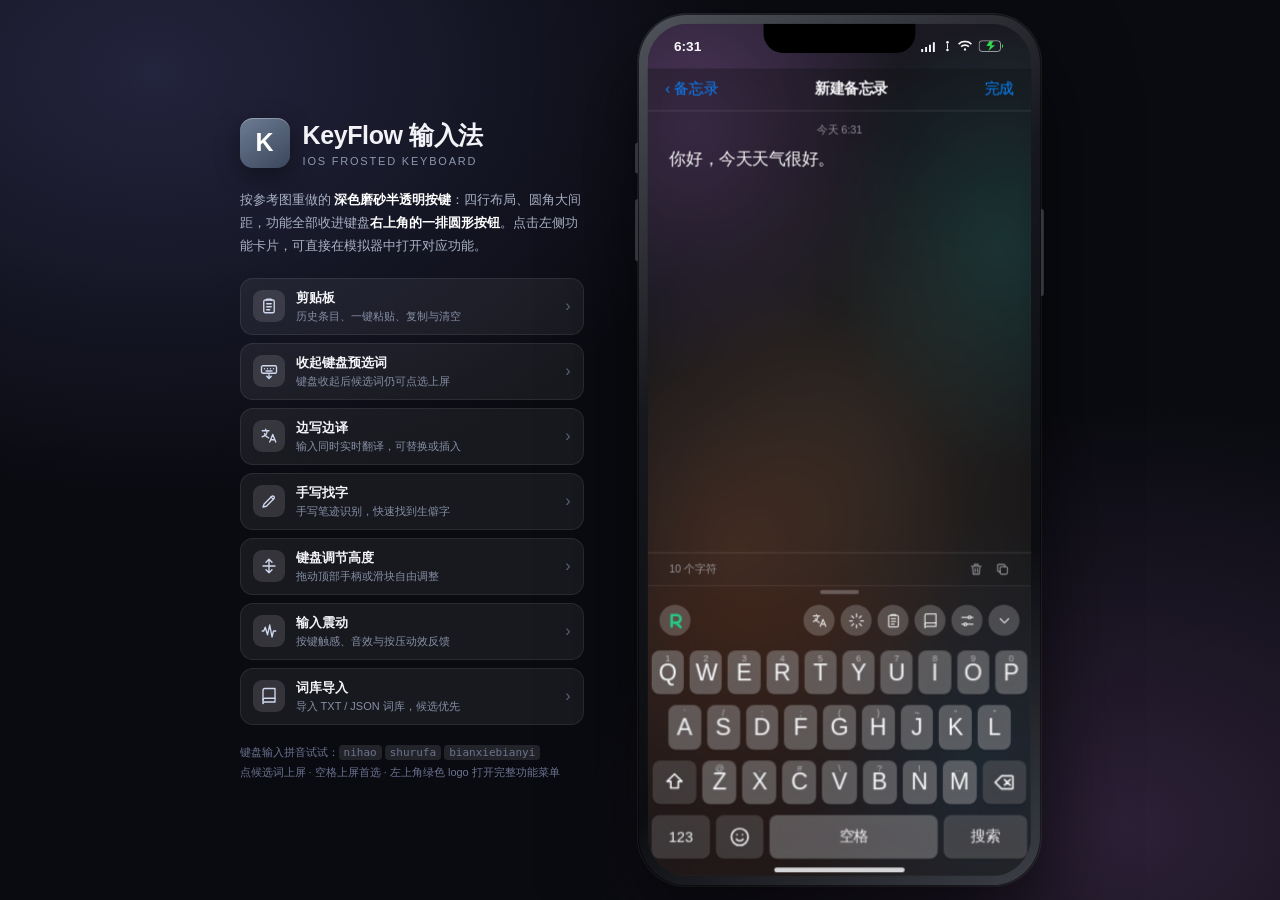
==== commit 33cf8f73: "ui: 顶部工具栏圆形功能钮替代底部地球/麦克风，补齐按键大写与符号上标" ====
--- a/index.html
+++ b/index.html
@@ -158,19 +158,30 @@
 .screen.light .key.shift-on { background: #fff; color: #1c1c1e; }
 .key-row3 { padding: 0 1px; }
 
-/* 底部地球 / 麦克风行（参考图） */
-.bottom-row { height: 44px; flex-shrink: 0; display: flex; align-items: center; justify-content: space-between; padding: 0 24px; }
-.bottom-row button { border: 0; background: none; color: var(--ink); opacity: .92; cursor: pointer; padding: 6px; border-radius: 8px; display: grid; place-items: center; }
-.bottom-row button:active { background: rgba(255,255,255,.12); }
-.bottom-row .ic { width: 25px; height: 25px; }
-.bottom-row .mic-listening { color: #ff453a; animation: pulse 1s infinite; }
-@keyframes pulse { 50% { opacity: .4; } }
+/* 顶部工具栏：左侧品牌 logo + 右侧一排圆形功能按钮（参考图） */
+.kb-toolbar { height: 46px; flex-shrink: 0; display: flex; align-items: center; justify-content: space-between; padding: 0 12px; gap: 8px; }
+.tb-actions { display: flex; align-items: center; gap: 6px; }
+.tb-logo, .tb-btn { flex-shrink: 0; width: 32px; height: 32px; border: 0; padding: 0; border-radius: 50%;
+  display: grid; place-items: center; cursor: pointer; user-select: none;
+  background: rgba(255,255,255,.20); color: rgba(255,255,255,.8);
+  transition: background .12s, transform .08s; }
+.tb-logo .ic { width: 21px; height: 21px; color: #28c582; }
+.tb-btn .ic { width: 17px; height: 17px; }
+.tb-logo:active, .tb-btn:active, .tb-logo.pressed, .tb-btn.pressed { background: rgba(255,255,255,.38); transform: scale(.9); }
+.tb-btn.on { background: rgba(10,132,255,.7); color: #fff; }
+.screen.light .tb-logo, .screen.light .tb-btn { background: rgba(0,0,0,.09); color: #3c3c43; }
+.screen.light .tb-logo .ic { color: #1faf70; }
+.screen.light .tb-btn.on { background: #0a84ff; color: #fff; }
+
+/* 字母键顶部的数字 / 符号上标（参考图） */
+.key .sup { position: absolute; top: 3px; left: 0; right: 0; text-align: center; font-size: 9.5px; line-height: 1;
+  font-weight: 500; opacity: .62; pointer-events: none; }
+
 .home-bar { height: 14px; flex-shrink: 0; display: grid; place-items: center; }
 .home-bar i { width: 134px; height: 5px; border-radius: 3px; background: var(--ink); opacity: .85; }
 
 .ime.collapsed .keyboard-body { height: 0 !important; }
 .ime.collapsed .grip { display: none; }
-.ime.collapsed .bottom-row { display: none; }
 
 /* ---------- 功能菜单（由地球键唤出） ---------- */
 .func-mask { position: absolute; inset: 0; z-index: 70; background: rgba(0,0,0,.38); display: none; }
@@ -191,9 +202,10 @@
 .func-hint { margin: 11px 4px 0; font-size: 10.5px; line-height: 1.5; opacity: .55; }
 
 /* ---------- 面板：剪贴板 / 手写 / 表情 ---------- */
-.panel { position: absolute; left: 0; right: 0; top: 12px; bottom: 14px; z-index: 20; display: none; flex-direction: column; background: var(--bar); }
-/* 面板模式自动加高键盘区，给手写画布 / 剪贴板列表更多空间（不改动用户设置的高度） */
-.ime.panel-mode .keyboard-body { height: 292px !important; }
+/* 从顶部工具栏下方开始，保证右上角功能圆钮在面板状态下依然可见可点 */
+.panel { position: absolute; left: 0; right: 0; top: 58px; bottom: 14px; z-index: 20; display: none; flex-direction: column; background: var(--bar); }
+/* 面板模式自动加高键盘区，抵消工具栏占位，给手写画布 / 剪贴板列表足够空间 */
+.ime.panel-mode .keyboard-body { height: 338px !important; }
 .panel.show { display: flex; }
 .panel.panel-inline { position: relative; inset: auto; top: auto; right: auto; bottom: auto; left: auto; z-index: auto; flex: 1; min-height: 0; background: transparent; }
 .panel-head { height: 36px; flex-shrink: 0; display: flex; align-items: center; justify-content: space-between; padding: 0 12px; border-bottom: 1px solid var(--sep); }
@@ -326,12 +338,15 @@
   <symbol id="ic-info" viewBox="0 0 24 24"><circle cx="12" cy="12" r="9"/><path d="M12 11v6M12 7.5h.01"/></symbol>
   <symbol id="ic-mic" viewBox="0 0 24 24"><rect x="9" y="2" width="6" height="12" rx="3"/><path d="M5 11a7 7 0 0 0 14 0M12 18v4M8 22h8"/></symbol>
   <symbol id="ic-lang" viewBox="0 0 24 24"><path d="M3 6h10M8 3v3M10 6c0 4-3 7-7 8M6 10c1 2 3 4 5 5"/><path d="M13 20l4-10 4 10M14.5 17h5"/></symbol>
+  <symbol id="ic-chevron-up" viewBox="0 0 24 24"><path d="M6 15l6-6 6 6"/></symbol>
+  <symbol id="ic-radiate" viewBox="0 0 24 24"><path d="M12 2v4M12 18v4M2 12h4M18 12h4M4.9 4.9l2.8 2.8M16.3 16.3l2.8 2.8M19.1 4.9l-2.8 2.8M7.7 16.3l-2.8 2.8"/></symbol>
+  <symbol id="ic-kflogo" viewBox="0 0 32 32"><path d="M10 25V7h8a6 6 0 0 1 0 12h-6" fill="none" stroke="currentColor" stroke-width="4.2" stroke-linecap="round" stroke-linejoin="round"/><path d="M17 19l7 7" fill="none" stroke="currentColor" stroke-width="4.2" stroke-linecap="round"/></symbol>
 </defs></svg>
 
 <div class="page">
   <aside class="showcase">
     <div class="brand"><div class="brand-logo">K</div><div><h1>KeyFlow 输入法</h1><p>iOS Frosted Keyboard</p></div></div>
-    <div class="tagline">按参考图重做的 <b>深色磨砂半透明按键</b>：四行布局、圆角大间距、底部地球 / 麦克风。点击左侧功能卡片，可直接在模拟器中打开对应功能。</div>
+    <div class="tagline">按参考图重做的 <b>深色磨砂半透明按键</b>：四行布局、圆角大间距，功能全部收进键盘<b>右上角的一排圆形按钮</b>。点击左侧功能卡片，可直接在模拟器中打开对应功能。</div>
     <div class="feat-list" id="featList">
       <button class="feat" data-act="clipboard"><span class="feat-ic"><svg class="ic"><use href="#ic-clipboard"/></svg></span><span class="feat-tx"><strong>剪贴板</strong><span>历史条目、一键粘贴、复制与清空</span></span><span class="feat-arrow">›</span></button>
       <button class="feat" data-act="collapse"><span class="feat-ic"><svg class="ic"><use href="#ic-keyboard-down"/></svg></span><span class="feat-tx"><strong>收起键盘预选词</strong><span>键盘收起后候选词仍可点选上屏</span></span><span class="feat-arrow">›</span></button>
@@ -341,7 +356,7 @@
       <button class="feat" data-act="haptic"><span class="feat-ic"><svg class="ic"><use href="#ic-wave"/></svg></span><span class="feat-tx"><strong>输入震动</strong><span>按键触感、音效与按压动效反馈</span></span><span class="feat-arrow">›</span></button>
       <button class="feat" data-act="wordbook"><span class="feat-ic"><svg class="ic"><use href="#ic-book"/></svg></span><span class="feat-tx"><strong>词库导入</strong><span>导入 TXT / JSON 词库，候选优先</span></span><span class="feat-arrow">›</span></button>
     </div>
-    <div class="foot-hint">键盘输入拼音试试：<kbd>nihao</kbd> <kbd>shurufa</kbd> <kbd>bianxiebianyi</kbd><br>点候选词上屏 · 空格上屏首选 · 左下角地球键打开功能菜单</div>
+    <div class="foot-hint">键盘输入拼音试试：<kbd>nihao</kbd> <kbd>shurufa</kbd> <kbd>bianxiebianyi</kbd><br>点候选词上屏 · 空格上屏首选 · 左上角绿色 logo 打开完整功能菜单</div>
   </aside>
 
   <div class="device-wrap" id="deviceWrap">
@@ -372,6 +387,19 @@
         <!-- ========== 输入法 ========== -->
         <div class="ime" id="ime">
           <div class="grip" id="grip" title="上下拖动调节键盘高度"><span class="grip-bar"></span></div>
+
+          <!-- 顶部工具栏：左侧品牌 logo，右侧一排圆形功能按钮（参考图） -->
+          <div class="kb-toolbar" id="kbToolbar">
+            <button class="tb-logo" id="btnLogo" title="KeyFlow · 全部功能"><svg class="ic"><use href="#ic-kflogo"/></svg></button>
+            <div class="tb-actions">
+              <button class="tb-btn" id="tbTranslate" title="边写边译"><svg class="ic"><use href="#ic-translate"/></svg></button>
+              <button class="tb-btn" id="tbHandwrite" title="手写找字"><svg class="ic"><use href="#ic-radiate"/></svg></button>
+              <button class="tb-btn" id="tbClipboard" title="剪贴板"><svg class="ic"><use href="#ic-clipboard"/></svg></button>
+              <button class="tb-btn" id="tbWordbook" title="词库导入"><svg class="ic"><use href="#ic-book"/></svg></button>
+              <button class="tb-btn" id="tbSettings" title="键盘设置"><svg class="ic"><use href="#ic-settings"/></svg></button>
+              <button class="tb-btn" id="tbCollapse" title="收起键盘"><svg class="ic"><use href="#ic-chevron-down"/></svg></button>
+            </div>
+          </div>
 
           <div class="translate-bar" id="translateBar">
             <span class="tr-badge" id="trBadge">中→英</span>
@@ -434,11 +462,6 @@
             </div>
           </div>
 
-          <!-- 底部地球 / 麦克风（参考图） -->
-          <div class="bottom-row">
-            <button id="btnGlobe" title="功能菜单 / 切换键盘"><svg class="ic"><use href="#ic-globe"/></svg></button>
-            <button id="btnMic" title="语音输入（演示）"><svg class="ic"><use href="#ic-mic"/></svg></button>
-          </div>
           <div class="home-bar"><i></i></div>
         </div>
 
@@ -1269,7 +1292,7 @@
   const translateBar = $('#translateBar'), trText = $('#trText'), trBadge = $('#trBadge');
   const sheet = $('#sheet'), sheetMask = $('#sheetMask'), sheetScroll = $('.sheet-scroll');
   const funcMask = $('#funcMask'), funcMenu = $('#funcMenu'), toastEl = $('#toast');
-  let sel = { s: 0, e: 0 }, lastTranslation = '', micTimer = null;
+  let sel = { s: 0, e: 0 }, lastTranslation = '';
 
   function toast(msg) {
     toastEl.textContent = msg; toastEl.classList.add('show');
@@ -1398,7 +1421,7 @@
   function commit(word) { if (!word) return; insertText(word); state.pinyin = ''; setAssoc(word); renderCandidates(); }
   function commitRaw() { if (state.pinyin) { insertText(state.pinyin); state.pinyin = ''; renderCandidates(); } }
 
-  /* ---------- 键盘布局（参考图四行 + 底部地球/麦克风） ---------- */
+  /* ---------- 键盘布局（参考图四行 + 顶部工具栏） ---------- */
   const LAYOUTS = {
     letters: [
       'qwertyuiop'.split(''), 'asdfghjkl'.split(''),
@@ -1416,6 +1439,16 @@
       ['layout:letters:ABC', 'emoji', 'space', 'return']
     ]
   };
+  /* 字母键顶部的数字 / 符号上标（与参考图一致，纯视觉不影响点击） */
+  const SUP_MAP = {
+    q: '1', w: '2', e: '3', r: '4', t: '5', y: '6', u: '7', i: '8', o: '9', p: '0',
+    a: '`', s: '/', d: ':', f: ';', g: '(', h: ')', j: '~', k: '“', l: '”',
+    z: '@', x: '.', c: '#', v: '\\', b: '?', n: '!', m: '…'
+  };
+  function supHtml(k) {
+    const s = state.layout === 'letters' ? SUP_MAP[k] : null;
+    return s ? `<span class="sup">${esc(s)}</span>` : '';
+  }
   function keyHtml(k, rowIdx) {
     if (k.indexOf('layout:') === 0) {
       const p = k.split(':');
@@ -1427,8 +1460,9 @@
     if (k === 'emoji') return `<button class="key fn" data-fn="emoji" style="flex:1"><svg class="ic"><use href="#ic-emoji"/></svg></button>`;
     if (k === 'space') return `<button class="key space" data-fn="space">空格</button>`;
     if (k === 'return') return `<button class="key return" data-fn="return">搜索</button>`;
-    const label = (state.layout === 'letters' && state.shift) ? k.toUpperCase() : k;
-    return `<button class="key ${/[a-z]/.test(k) ? '' : 'special'}" data-k="${esc(k)}">${esc(label)}</button>`;
+    // 与 iOS 原生 / 参考图一致：字母键恒定显示为大写，shift 通过高亮键帽体现
+    const label = state.layout === 'letters' ? k.toUpperCase() : k;
+    return `<button class="key ${/[a-z]/.test(k) ? '' : 'special'}" data-k="${esc(k)}">${supHtml(k)}${esc(label)}</button>`;
   }
   function renderKeys() {
     viewKeys.innerHTML = LAYOUTS[state.layout].map((row, ri) => {
@@ -1484,7 +1518,7 @@
   }
   function setCollapsed(v) {
     state.collapsed = v; ime.classList.toggle('collapsed', v);
-    syncCandidateBar();
+    syncCandidateBar(); syncToolbar();
     if (v) toast('键盘已收起 · 预选词仍可点选');
   }
   function syncFuncMenu() {
@@ -1494,6 +1528,14 @@
   }
   function openFuncMenu() { funcMask.classList.add('show'); funcMenu.classList.add('show'); syncFuncMenu(); }
   function closeFuncMenu() { funcMask.classList.remove('show'); funcMenu.classList.remove('show'); }
+  /* 顶部工具栏状态：翻译高亮、收起 / 展开图标切换 */
+  function syncToolbar() {
+    $('#tbTranslate').classList.toggle('on', !!state.translate);
+    const b = $('#tbCollapse');
+    b.classList.toggle('on', !!state.collapsed);
+    b.querySelector('use').setAttribute('href', state.collapsed ? '#ic-chevron-up' : '#ic-chevron-down');
+    b.title = state.collapsed ? '展开键盘' : '收起键盘';
+  }
 
   /* ---------- 剪贴板 ---------- */
   function renderClips() {
@@ -1562,7 +1604,7 @@
   }
   function toggleTranslate(force) {
     state.translate = typeof force === 'boolean' ? force : !state.translate;
-    syncSwitch('swTranslate', state.translate); syncFuncMenu();
+    syncSwitch('swTranslate', state.translate); syncFuncMenu(); syncToolbar();
     updateTranslation(); saveSettings();
     toast(state.translate ? '边写边译已开启 · 译文实时显示在键盘上方' : '边写边译已关闭');
   }
@@ -1699,27 +1741,27 @@
 
   /* ---------- 事件绑定 ---------- */
   screen.addEventListener('pointerdown', e => {
-    const hit = e.target.closest('.key,.cand,.hw-char,.emoji-grid button,.clip-item,.func-item,.bottom-row button,.panel-tabs button,.cand-collapse');
+    const hit = e.target.closest('.key,.cand,.hw-char,.emoji-grid button,.clip-item,.func-item,.tb-btn,.tb-logo,.panel-tabs button,.cand-collapse');
     if (hit) { hit.classList.add('pressed'); setTimeout(() => hit.classList.remove('pressed'), 90); feedback(); }
   });
   screen.addEventListener('mousedown', e => {
     const t = e.target;
     if (t.closest('input,textarea,label,#wbFile')) return;
-    if (t.closest('.key,.cand,.cand-collapse,.hw-char,.emoji-grid button,.clip-item,.clip-add button,.hw-btn,.tr-acts button,.collapse-tip button,.func-item,.bottom-row button,.panel-tabs button')) {
+    if (t.closest('.key,.cand,.cand-collapse,.hw-char,.emoji-grid button,.clip-item,.clip-add button,.hw-btn,.tr-acts button,.collapse-tip button,.func-item,.tb-btn,.tb-logo,.panel-tabs button')) {
       syncSel(); e.preventDefault();
     }
   });
 
   ime.addEventListener('click', e => {
     const t = e.target;
-    if (t.closest('#btnGlobe')) return openFuncMenu();
-    if (t.closest('#btnMic')) {
-      const b = $('#btnMic');
-      if (micTimer) { clearTimeout(micTimer); micTimer = null; b.classList.remove('mic-listening'); toast('已停止聆听'); return; }
-      b.classList.add('mic-listening'); toast('正在聆听…（语音输入演示）');
-      micTimer = setTimeout(() => { b.classList.remove('mic-listening'); micTimer = null; insertText('语音输入演示'); toast('已插入识别结果（演示）'); }, 1400);
-      return;
-    }
+    // 顶部工具栏：左侧 logo 打开完整菜单，右侧圆钮直达各功能
+    if (t.closest('#btnLogo')) return openFuncMenu();
+    if (t.closest('#tbTranslate')) return toggleTranslate();
+    if (t.closest('#tbHandwrite')) return openView('handwrite');
+    if (t.closest('#tbClipboard')) return openView('clipboard');
+    if (t.closest('#tbWordbook')) return openSheet('wordbook');
+    if (t.closest('#tbSettings')) return openSheet('');
+    if (t.closest('#tbCollapse')) return setCollapsed(!state.collapsed);
     if (t.closest('#btnCollapse')) return setCollapsed(true);
     if (t.closest('#btnExpand')) return setCollapsed(false);
     if (t.closest('#trReplace')) { if (!lastTranslation) return toast('暂无译文'); editor.value = lastTranslation; sel.s = sel.e = editor.value.length; onEditorChange(); return toast('已用译文替换原文'); }
@@ -1831,7 +1873,7 @@
   const SW_IDS = { haptic: 'swHaptic', sound: 'swSound', light: 'swLight', translate: 'swTranslate', keepCand: 'swCollapseCand' };
   Object.keys(SW_IDS).forEach(k => syncSwitch(SW_IDS[k], state[k]));
   $$('#segDirection button').forEach(b => b.classList.toggle('on', b.dataset.dir === state.direction));
-  renderKeys(); renderCandidates(); renderClips(); renderEmoji(); updateStats(); onEditorChange(); syncFuncMenu();
+  renderKeys(); renderCandidates(); renderClips(); renderEmoji(); updateStats(); onEditorChange(); syncFuncMenu(); syncToolbar();
   $('#docMeta').textContent = '今天 ' + new Date().getHours() + ':' + two(new Date().getMinutes());
   tickClock(); fitDevice(); setTimeout(initCanvas, 60);
 })();
